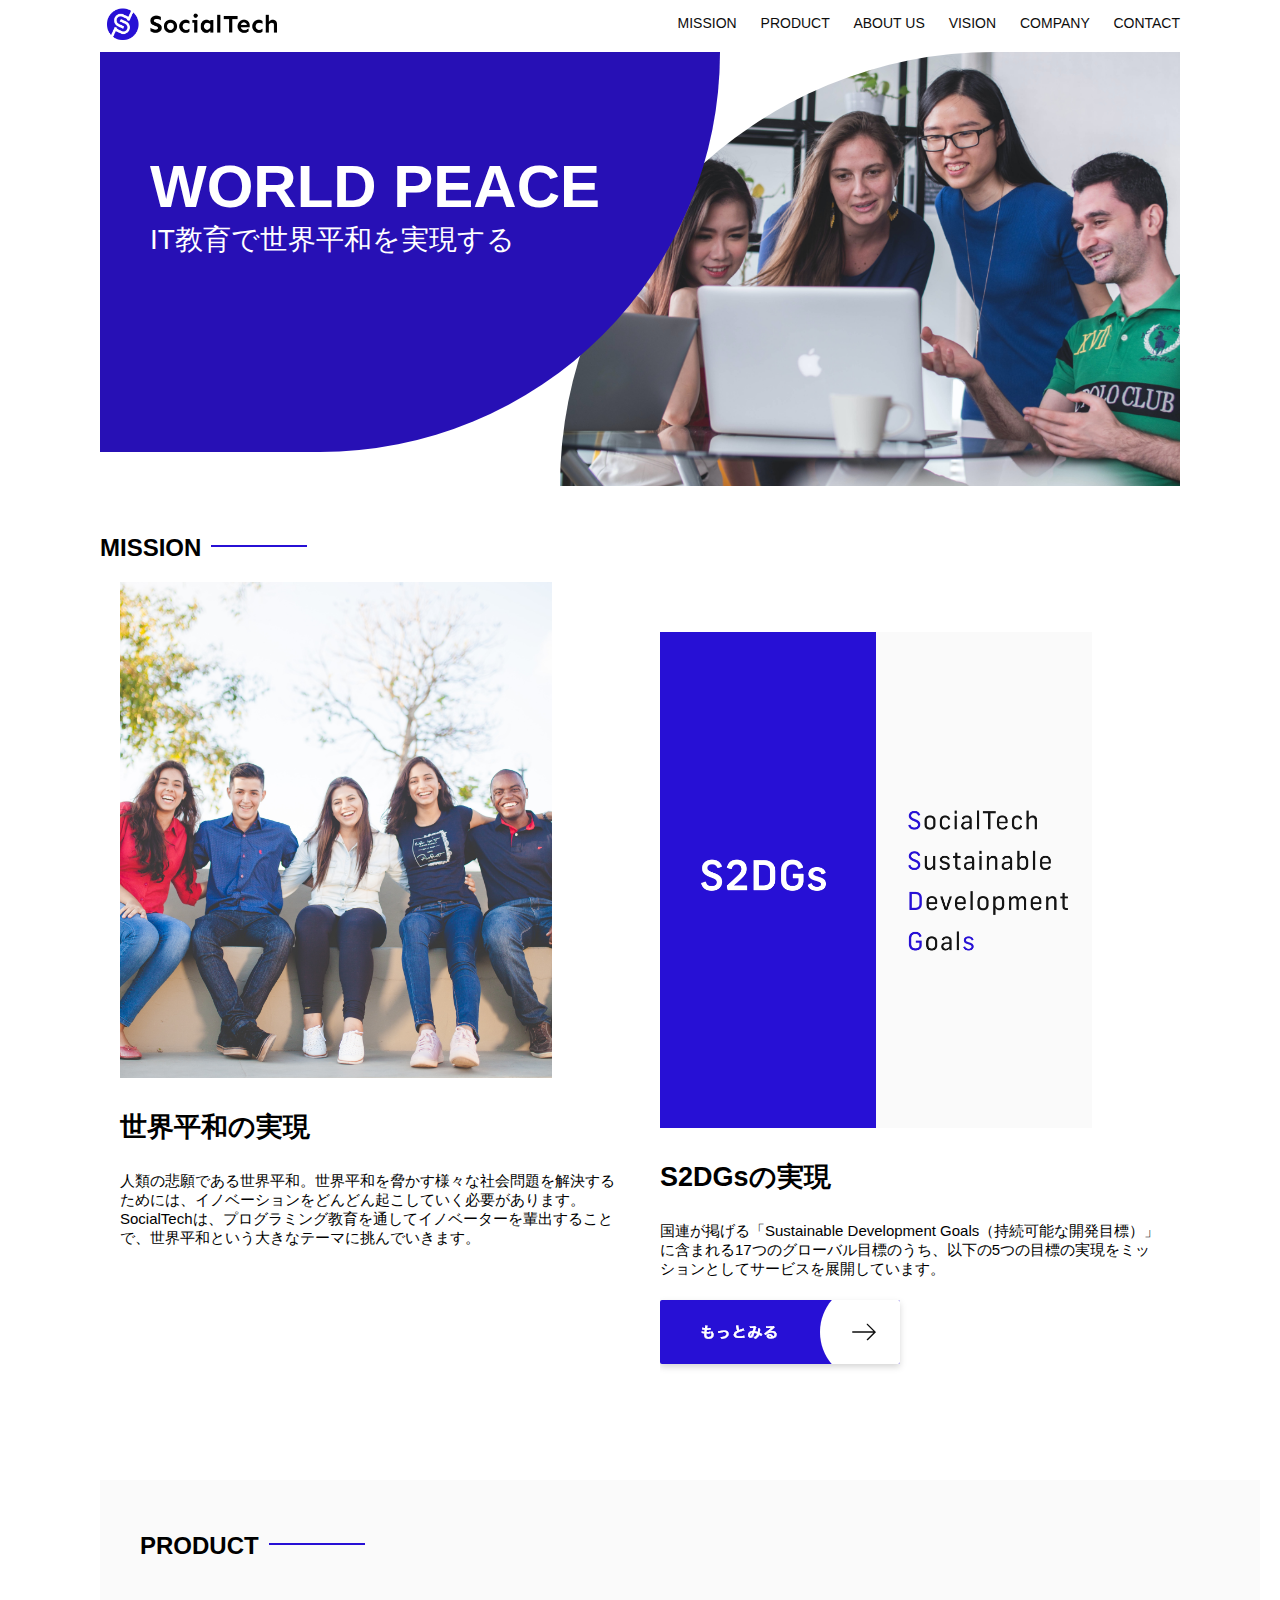
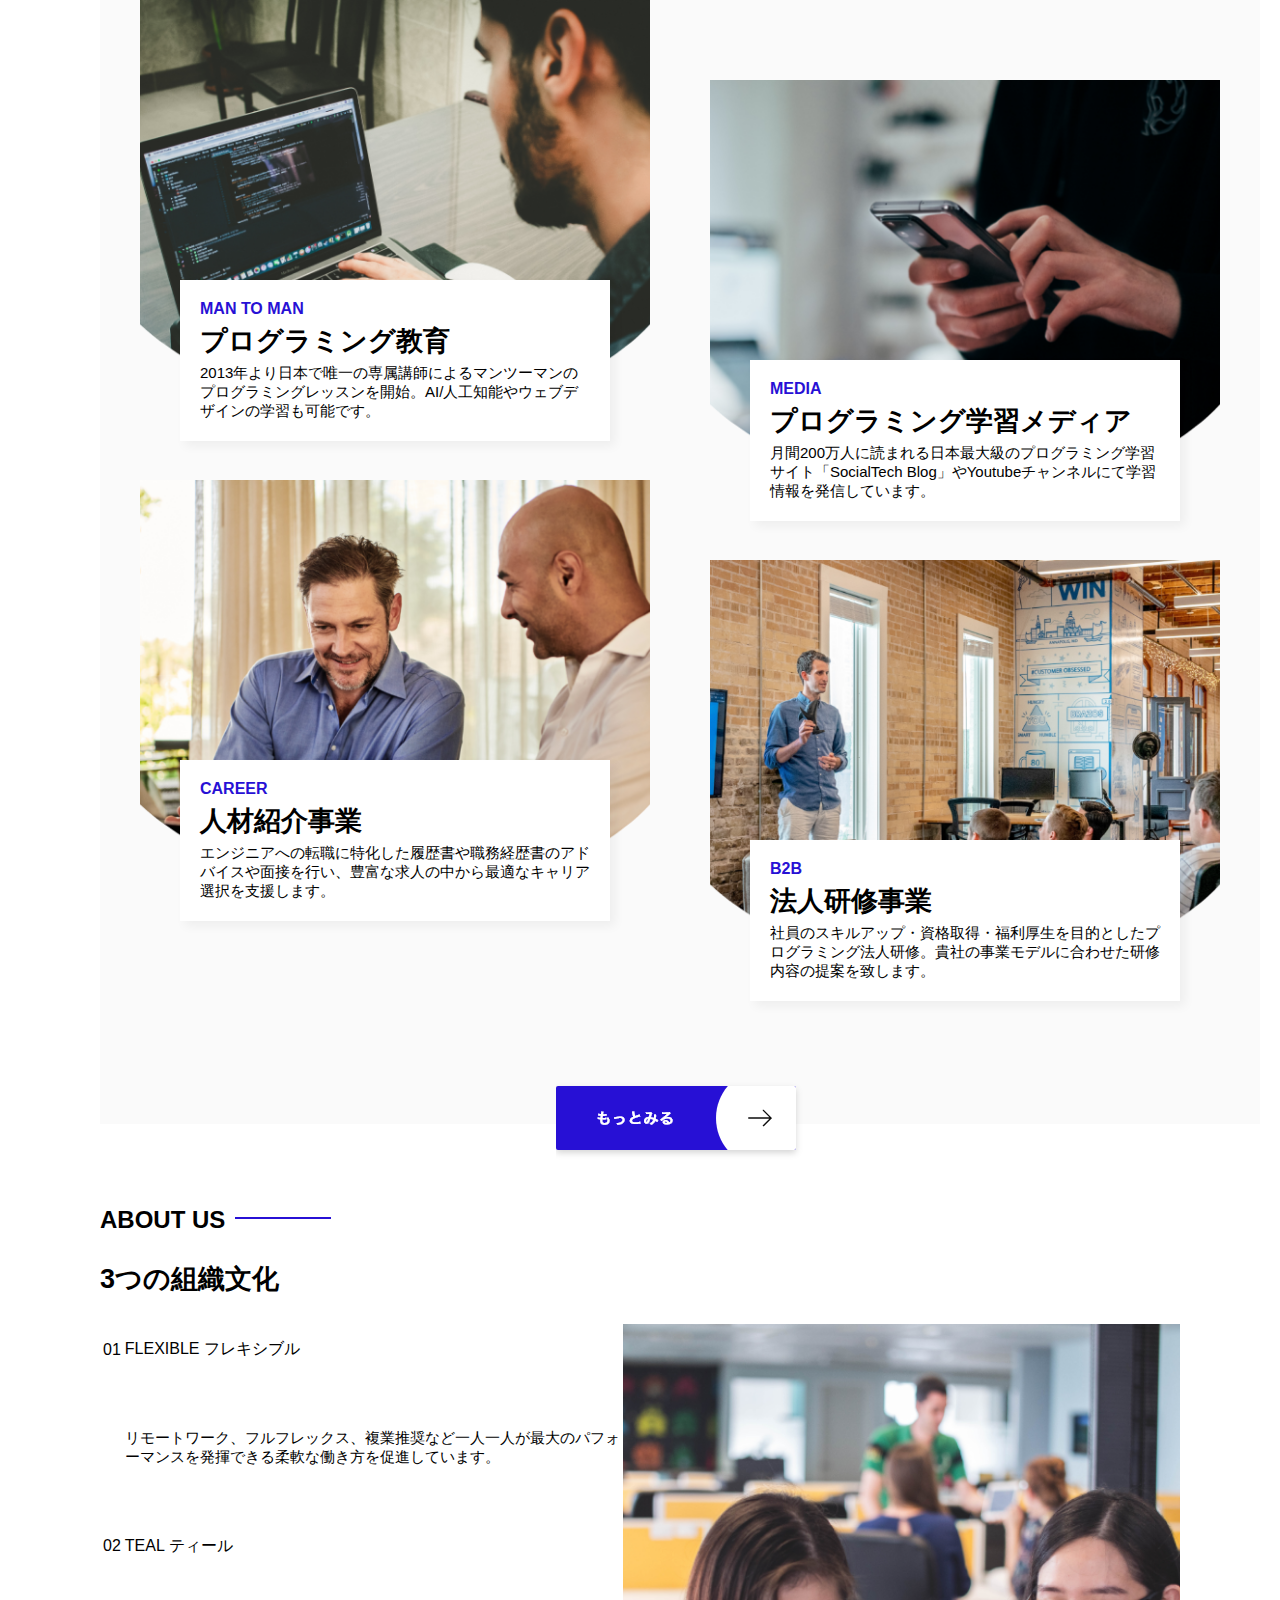
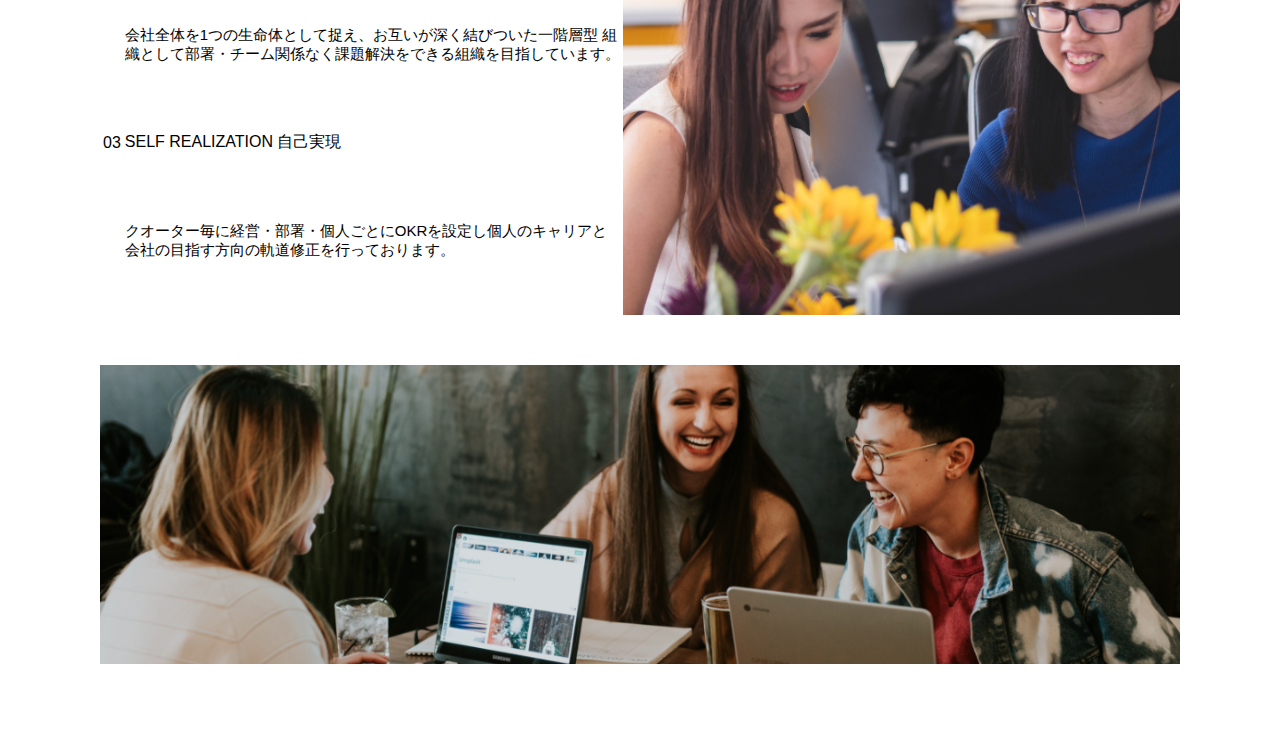
==== index.html @ 8f97ce1d "aboutus" ====
<!DOCTYPE html>
<html>
    <head>
        <title>SOcialTech</title>
        <meta charset="utf-8">
        <meta name="description" content="SocialTechはEDTech業界のリーディングカンパニーを目指します。">
        <meta name="viewport" content="width=device-width, initial-scale=1.0">
          <link rel="stylesheet" href="style.css">
    </head>
    <body>
        <!-- ヘッダー -->
        <header>
            <!-- ロゴ -->
            <a href="index.html" id="logo"><img src="images/logo.png" alt="トップページに戻る"></a>

            <!-- PC用ナビゲーション -->
            <nav id="nav-pc">
                <a href="mission.html">MISSION</a>
                <a href="product.html">PRODUCT</a>
                <a href="index.html#aboutus">ABOUT US</a>
                <a href="index.html#vision">VISION</a>
                <a href="index.html#company">COMPANY</a>
                <a href="index.html#contact">CONTACT</a>
            </nav>
        </header>
          <main>
            <article>
                <!-- メインビジュアル -->
                <section id="main-visual">
                    <div id="main-message">
                        <h1>WORLD PEACE</h1>
                        <p>IT教育で世界平和を実現する</p>
                    </div>
                    <img src="images/index/index-main.png" alt="PCの周りに集まる多国籍の仲間たち">      
                </section>
                    <!-- ミッション -->
                    <section id="mission">
                            <h2 class="index-h2">MISSION</h2>
                        <div id="mission-flex">
                            <div>
                                <img id="mission-photo" src="images/index/index-mission.png" alt="屋外のベンチで写真を撮影する多国籍の仲間たち">
                                <h3>世界平和の実現</h3>
                                <p>
                                    人類の悲願である世界平和。世界平和を脅かす様々な社会問題を解決するためには、イノベーションをどんどん起こしていく必要があります。SocialTechは、プログラミング教育を通してイノベーターを輩出することで、世界平和という大きなテーマに挑んでいきます。
                                </p>
                            </div>
                            <div>
                                <img id="s2dgs" src="images/index/s2dgs.png" alt="S2DGs">
                                <h3>S2DGsの実現</h3>
                                <p>国連が掲げる「Sustainable Development Goals（持続可能な開発目標）」に含まれる17つのグローバル目標のうち、以下の5つの目標の実現をミッションとしてサービスを展開しています。</p>
                                <a href="mission.html">
                                    <img src="images/button-more.png" alt="もっとみる">
                                </a>
                            </div>
                        </div>
                    </section>
                    <!-- プロダクト -->
                      <section id="product">
                        <h2 class="index-h2">PRODUCT</h2>
                        <div>
                            <div id="product-left">
                                <div>
                                    <img class="product-photo" src="images/index/index-mantoman.png" alt="PCコードを書く男性">
                                    <div class="product-explain">
                                        <span>MAN TO MAN</span>
                                        <h3>プログラミング教育</h3>
                                        <p>2013年より日本で唯一の専属講師によるマンツーマンのプログラミングレッスンを開始。AI/人工知能やウェブデザインの学習も可能です。</p>
                                    </div>
                                </div>
                                <div>
                                    <img class="product-photo" src="images/index/index-career.png" alt="笑顔で話し合う2人の男性">
                                    <div class="product-explain">
                                        <span>CAREER</span>
                                        <h3>人材紹介事業</h3>
                                        <p>エンジニアへの転職に特化した履歴書や職務経歴書のアドバイスや面接を行い、豊富な求人の中から最適なキャリア選択を支援します。</p>
                                   </div>
                                </div>
                            </div>
                            <div id="product-right">
                                <div>
                                    <img class="product-photo" src="images/index/index-media.png" alt="スマートフォンを操作する人">
                                    <div class="product-explain">
                                        <span>MEDIA</span>
                                        <h3>プログラミング学習メディア</h3>
                                        <p>月間200万人に読まれる日本最大級のプログラミング学習サイト「SocialTech Blog」やYoutubeチャンネルにて学習情報を発信しています。</p>
                                    </div>
                                </div>
                                <div>
                                    <img class="product-photo" src="images/index/index-b2b.png" alt="公演中の男性とそれを聴く人々">
                                    <div class="product-explain">
                                        <span>B2B</span>
                                        <h3>法人研修事業</h3>
                                        <p>社員のスキルアップ・資格取得・福利厚生を目的としたプログラミング法人研修。貴社の事業モデルに合わせた研修内容の提案を致します。</p>
                                    </div>
                                </div>
                            </div>
                        </div>
                        <div>
                            <a id="product-more" href="product.html">
                                <img src="images/button-more.png" alt="もっとみる">
                            </a>
                        </div>
                      </section>
                        <!-- ABOUT US -->
                        <section id="aboutus">
                            <h2 class="index-h2">ABOUT US</h2>
                            <h3>3つの組織文化</h3>
                            <div>
                              <table class="culture-table">
                                <tr>
                                    <td>
                                        <span class="culture-num">01</span>
                                    </td>
                                    <td>
                                        <span class="culture-en">FLEXIBLE</span>
                                        <span class="culture-jp">フレキシブル</span>
                                    </td>
                                </tr>
                                <tr>
                                    <td>
                                        <!-- 空のセル -->
                                    </td>
                                    <td>
                                        <p class="culture-description">
                                            リモートワーク、フルフレックス、複業推奨など一人一人が最大のパフォーマンスを発揮できる柔軟な働き方を促進しています。
                                        </p>
                                    </td>
                                </tr>
                                <tr>
                                    <td>
                                        <span class="culture-num">02</span>
                                    </td>
                                    <td>
                                        <span class="culture-en">TEAL</span>
                                        <span class="culture-jp">ティール</span>
                                    </td>
                                </tr>
                                <tr>
                                    <td>
                                        <!-- 空のセル -->
                                    </td>
                                    <td>
                                        <p class="culture-description">
                                            会社全体を1つの生命体として捉え、お互いが深く結びついた一階層型
                                            組織として部署・チーム関係なく課題解決をできる組織を目指しています。
                                        </p>
                                    </td>
                                </tr>
                                <tr>
                                    <td>
                                        <span class="culture-num">03</span>
                                    </td>
                                    <td>
                                        <span class="culture-en">SELF REALIZATION</span>
                                        <span class="culuture-jp">自己実現</span>
                                    </td>
                                </tr>
                                <tr>
                                    <td>
                                        <!-- 空のセル -->
                                    </td>
                                    <td>
                                        <p class="culture-description">
                                            クオーター毎に経営・部署・個人ごとにOKRを設定し個人のキャリアと
                                            会社の目指す方向の軌道修正を行っております。
                                        </p>
                                    </td>    
                                </tr>        
                              </table>
                                <img class="culture-img" src="images/index/index-aboutus1.png" alt="笑顔で話し合う2人の女性"> 
                            </div>
                                <img class="culture-img2" src="images/index/index-aboutus2.png" alt="笑顔で話し合う3人の男女">
                        </section>
            </article>
          </main>
    </body>
</html>
---- style.css ----
body {
    font-family: "Source Sans Pro", "Hiragino Kaku Gothic ProN", Meiryo, Arial, sans-serif;
}

p {
    font-size: 15px;
}

/*==============
 PCのスタイル
 ==============*/
  /* 横幅設定 */
  body {
    max-width: 1080px;
    min-width: 960px;
    margin: 0 auto 0 auto;
  }

  /* ヘッダー */
  header {
  display: flex;
  justify-content: space-between;
  }

    /* ナビゲーションのレイアウト */
    #nav-pc {
        text-align: right;
        font-size: 14px;
        padding-top: 15px;
    }

    /* ナビゲーションのリンクの装飾設定 */
    #nav-pc > a {
        text-decoration: none;
        margin-left: 20px;
    }
    #nav-pc > a:link {
        color: #0d0d0d;
    }
    #nav-pc > a:visited {
        color:#0d0d0d;
    }
    #nav-pc > a:hover {
        color: #0d0d0d;
        text-decoration: underline;
    }
    #nav-pc > a:active {
        color: #0d0d0d;
    }
      /* メインビジュアル */
      #main-visual {
        position: relative;
        height: 400px;
      }

      #main-message {
        position: absolute;
        top: 0;
        left: 0;
        background-color: #2710b5;
        color: #ffffff;
        border-radius: 0 0 476px 0;
        max-width: 620px;
        height: 100%;
        width: 100%;
        z-index: 11;
      }

      #main-message > h1 {
        font-size: 60px;
        font-weight: bold;
        margin: 100px 0 0 50px;  
      }

      #main-message p {
        font-size: 28px;
        margin: 0 0 0 50px;
      }

        #main-visual > img {
            max-width: 620px;
            border-radius: 476px 0 0 0;
            position: absolute;
            top: 0;
            right: 0;
            z-index: 10;
        }

          /* 見出し */
          h2 {
            margin: 40px 0 0 0;
          }

          h2::after {
            content: url("images/line.png");
            margin-left: 10px;
          }

          h3 {
            font-size: 27px;
          }

            /* ミッション */
            #mission {
                margin: 80px auto 80px auto;
                width: 100%;
            }

            #mission-flex {
                width: 100%;
                display: flex;
            }

              #mission-flex > div {
                width: 50%;
                margin: 20px;
              }

              #s2dgs {
                margin-top: 50px;
              }

                /* プロダクト */
                #product {
                  background-color: #fafafa;
                  width: 100%;
                  margin: 80px 0 80px 0;
                  padding: 10px 40px 0px 40px;
                }

                /* 外枠 */
                #product > div {
                  margin-top: 40px;
                  display: flex;
                }

                /* 左のカラム */
                #product-left {
                  width: 50%;
                  margin-right: 20px;
                }

                /* 右のカラム */
                #product-right {
                  width: 50%;
                  margin-top: 80px;
                }

                /* 画像＋説明の枠 */
                #product-left > div {
                  position: relative;
                  height: 480px;
                  margin-right: 20px;
                }
                #product-right > div {
                  position: relative;
                  height: 480px;
                  margin-left: 20px;
                }

                  /* 画像 */
                  .product-photo {
                    width: 100%;
                  }

                    /* 説明文の枠 */
                    .product-explain {
                      background-color:#ffffff;
                      position: absolute;
                      left: 0;
                      top: 280px;
                      margin: 0 40px 0 40px;
                      padding: 20px;
                      box-shadow: 5px 5px 10px rgba(0,0,0,0.05);
                    }

                    /* 説明文の英語 */
                    .product-explain > span {
                      color: #2710d5;
                      font-weight: bold;
                      font-size: 16px;
                      margin: 0;
                    }

                    /* 説明文の見出し */
                    .product-explain > h3 {
                      margin: 5px 0 5px 0;
                    }

                    /* 説明文 */
                    .product-explain > p {
                      margin: 0px;
                    }

                    /* 「もっとみる」ボタン */
                    #product-more {
                      margin: 0 auto -42px auto;
                    }

                      /* ABOUT US */
                      #aboutus {
                        margin: 80px auto 80px auto;
                      }

                      /* 3つの組織文化と画像を入れる枠 */
                      #aboutus > div {
                        display: flex;
                      }

                        /* 画像 */
                        .culture-img {
                          width: 100%;
                          align-self: flex-start;
                        }

                        .culture-img2 {
                          margin-top: 50px;
                          width: 100%;
                        }
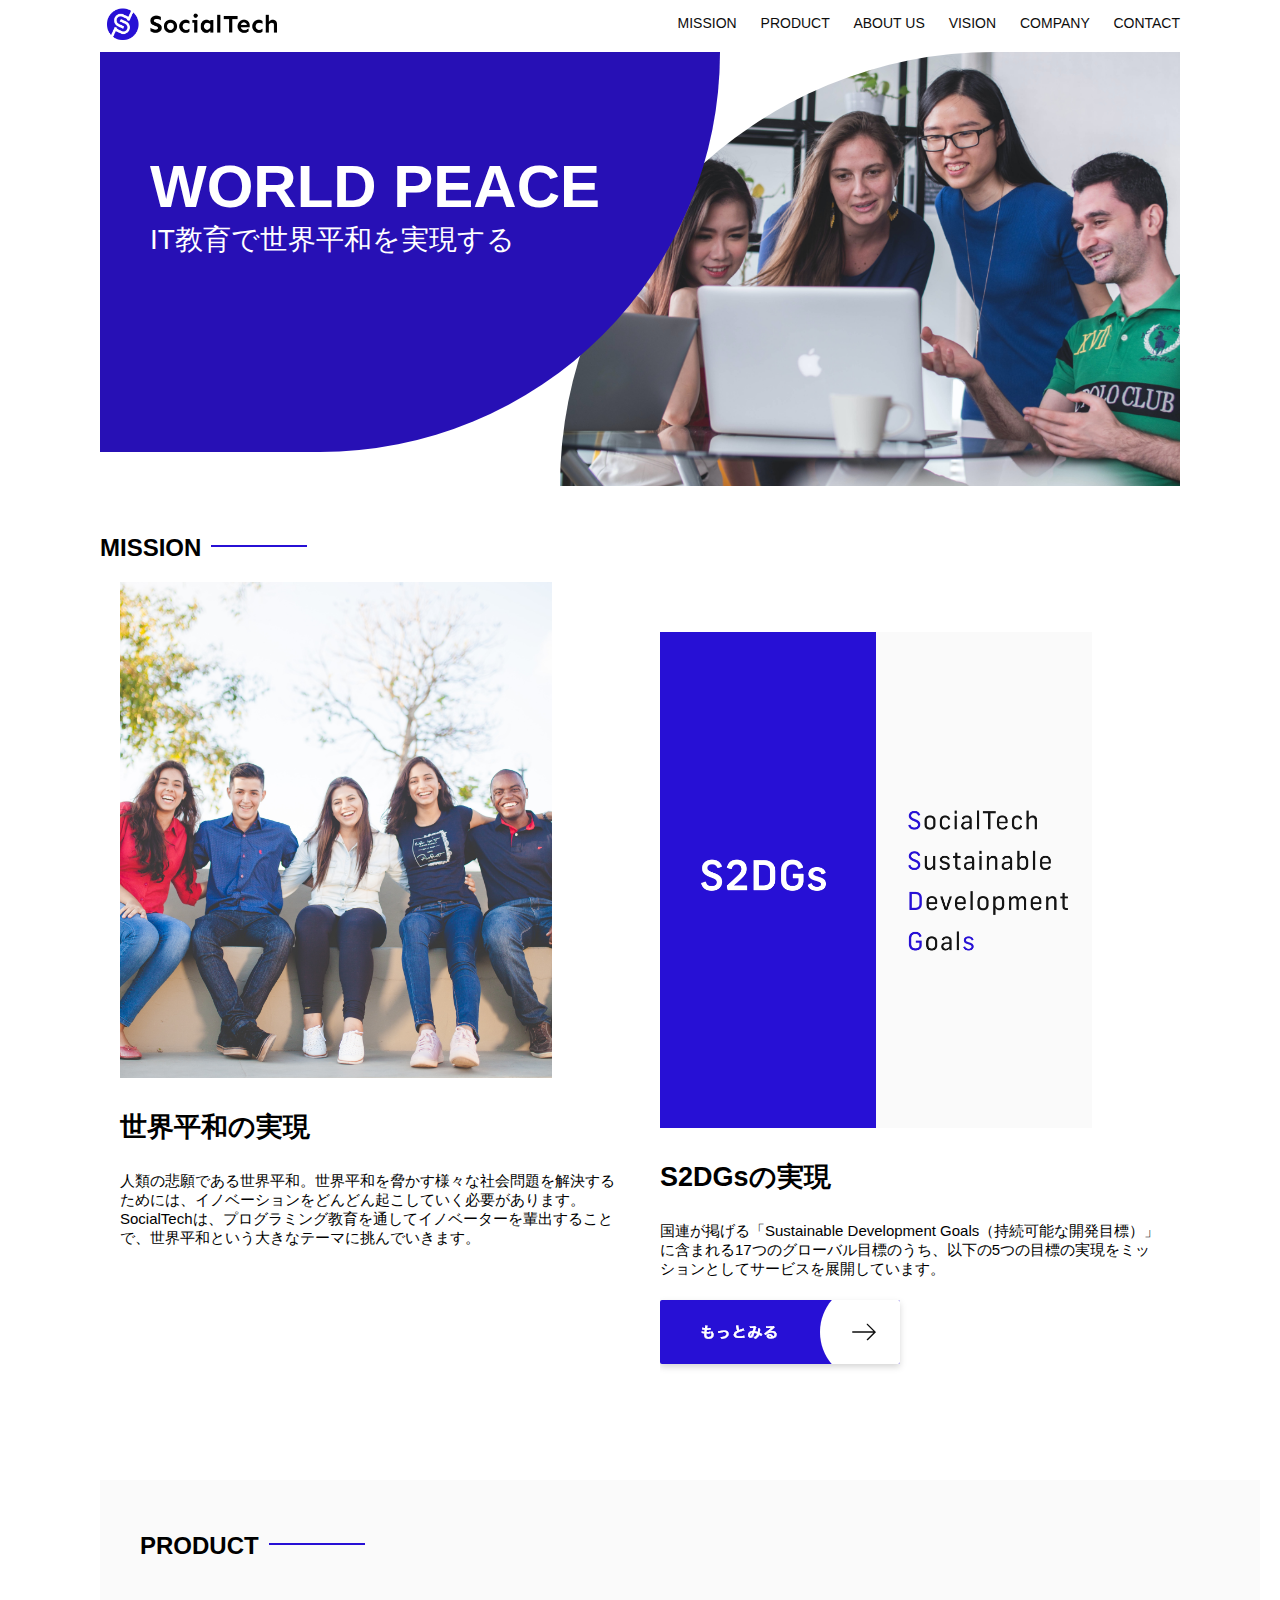
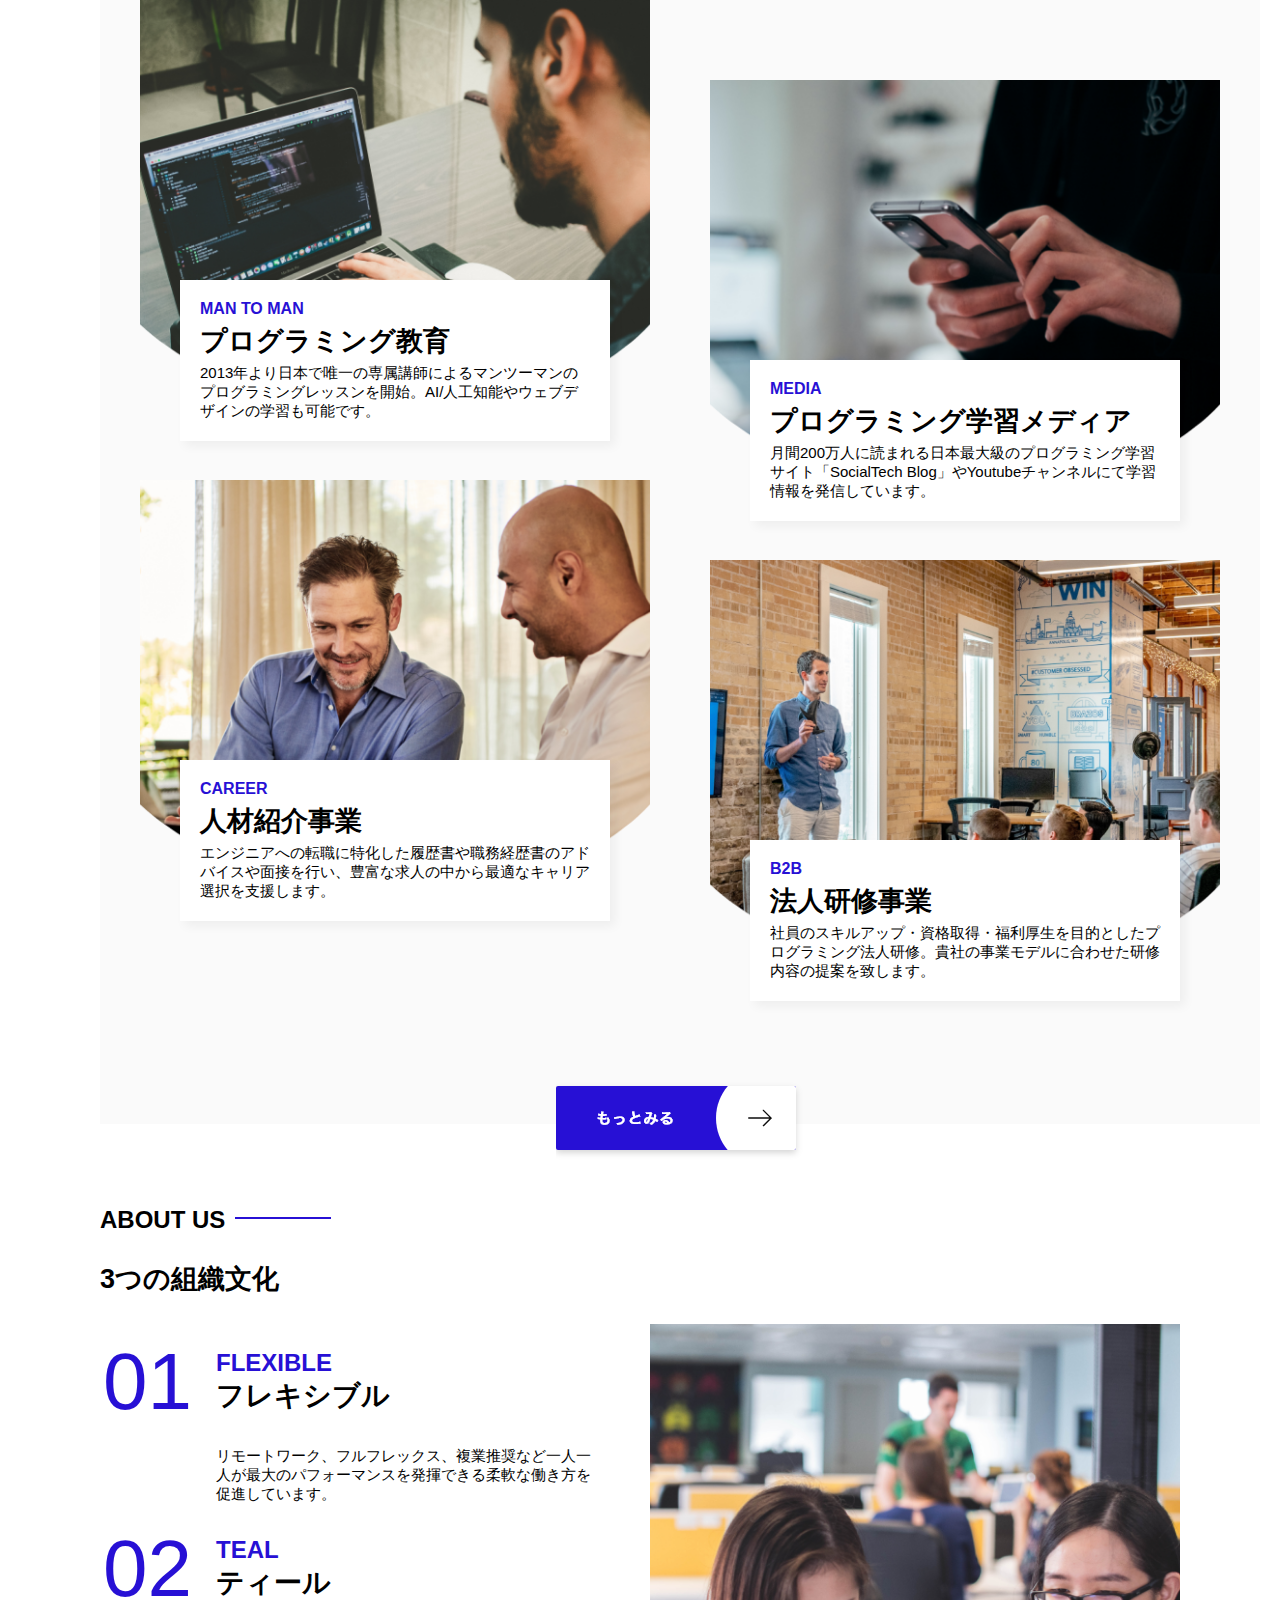
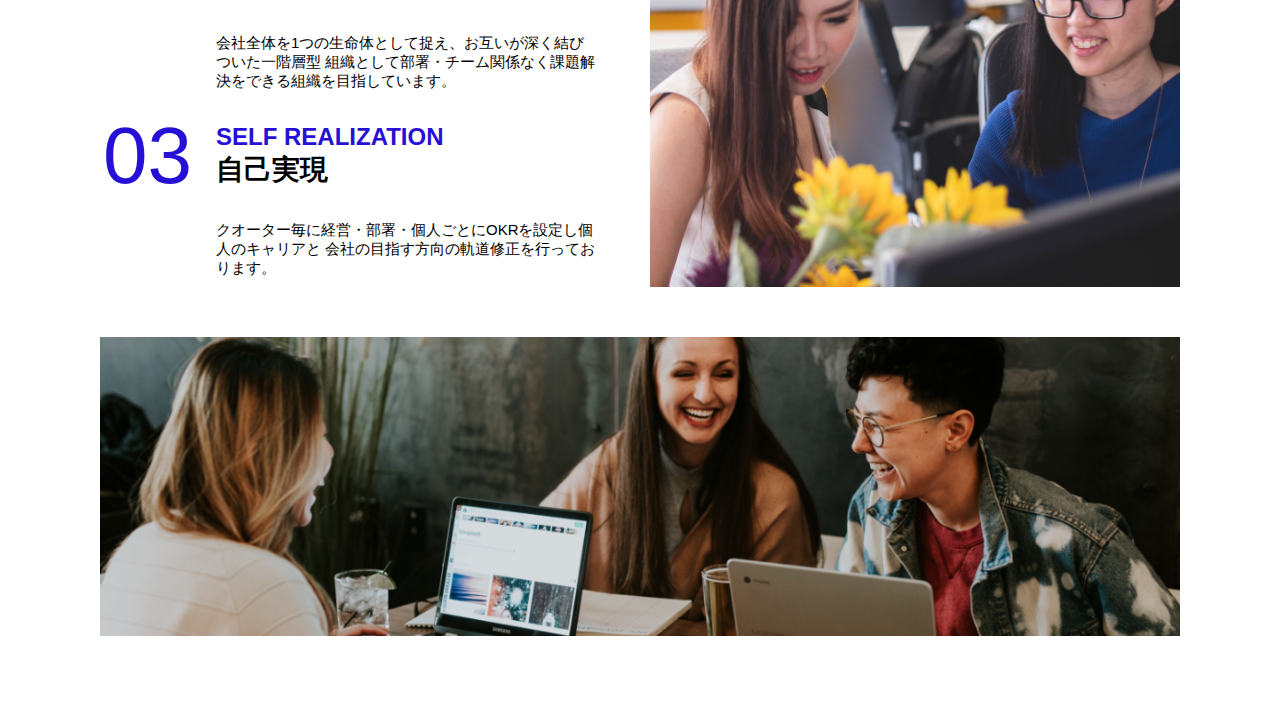
==== commit 7b98bd04: "about us" ====
--- a/index.html
+++ b/index.html
@@ -152,7 +152,7 @@
                                     </td>
                                     <td>
                                         <span class="culture-en">SELF REALIZATION</span>
-                                        <span class="culuture-jp">自己実現</span>
+                                        <span class="culture-jp">自己実現</span>
                                     </td>
                                 </tr>
                                 <tr>
--- a/style.css
+++ b/style.css
@@ -216,4 +216,36 @@
                         .culture-img2 {
                           margin-top: 50px;
                           width: 100%;
-                        }+                        }
+
+                          /* 3つの組織文化の表 */
+                          .culture-table {
+                            max-width: 500px;
+                            margin-right: 50px;
+                          }
+
+                            /* 番号 */
+                            .culture-num {
+                              font-size: 80px;
+                              color: #2710d5;
+                              margin: 0 20px 0 0;
+                            }
+
+                            /* 組織文化英語 */
+                            .culture-en {
+                              color: #2710d5;
+                              font-weight: bold;
+                              font-size: 24px;
+                              display: block; 
+                            }
+
+                            /* 組織文化日本語 */
+                            .culture-jp {
+                              font-size: 28px;
+                              font-weight: bold;
+                            }
+
+                            /* 説明文 */
+                            .culture-description {
+                              margin: 0;
+                            }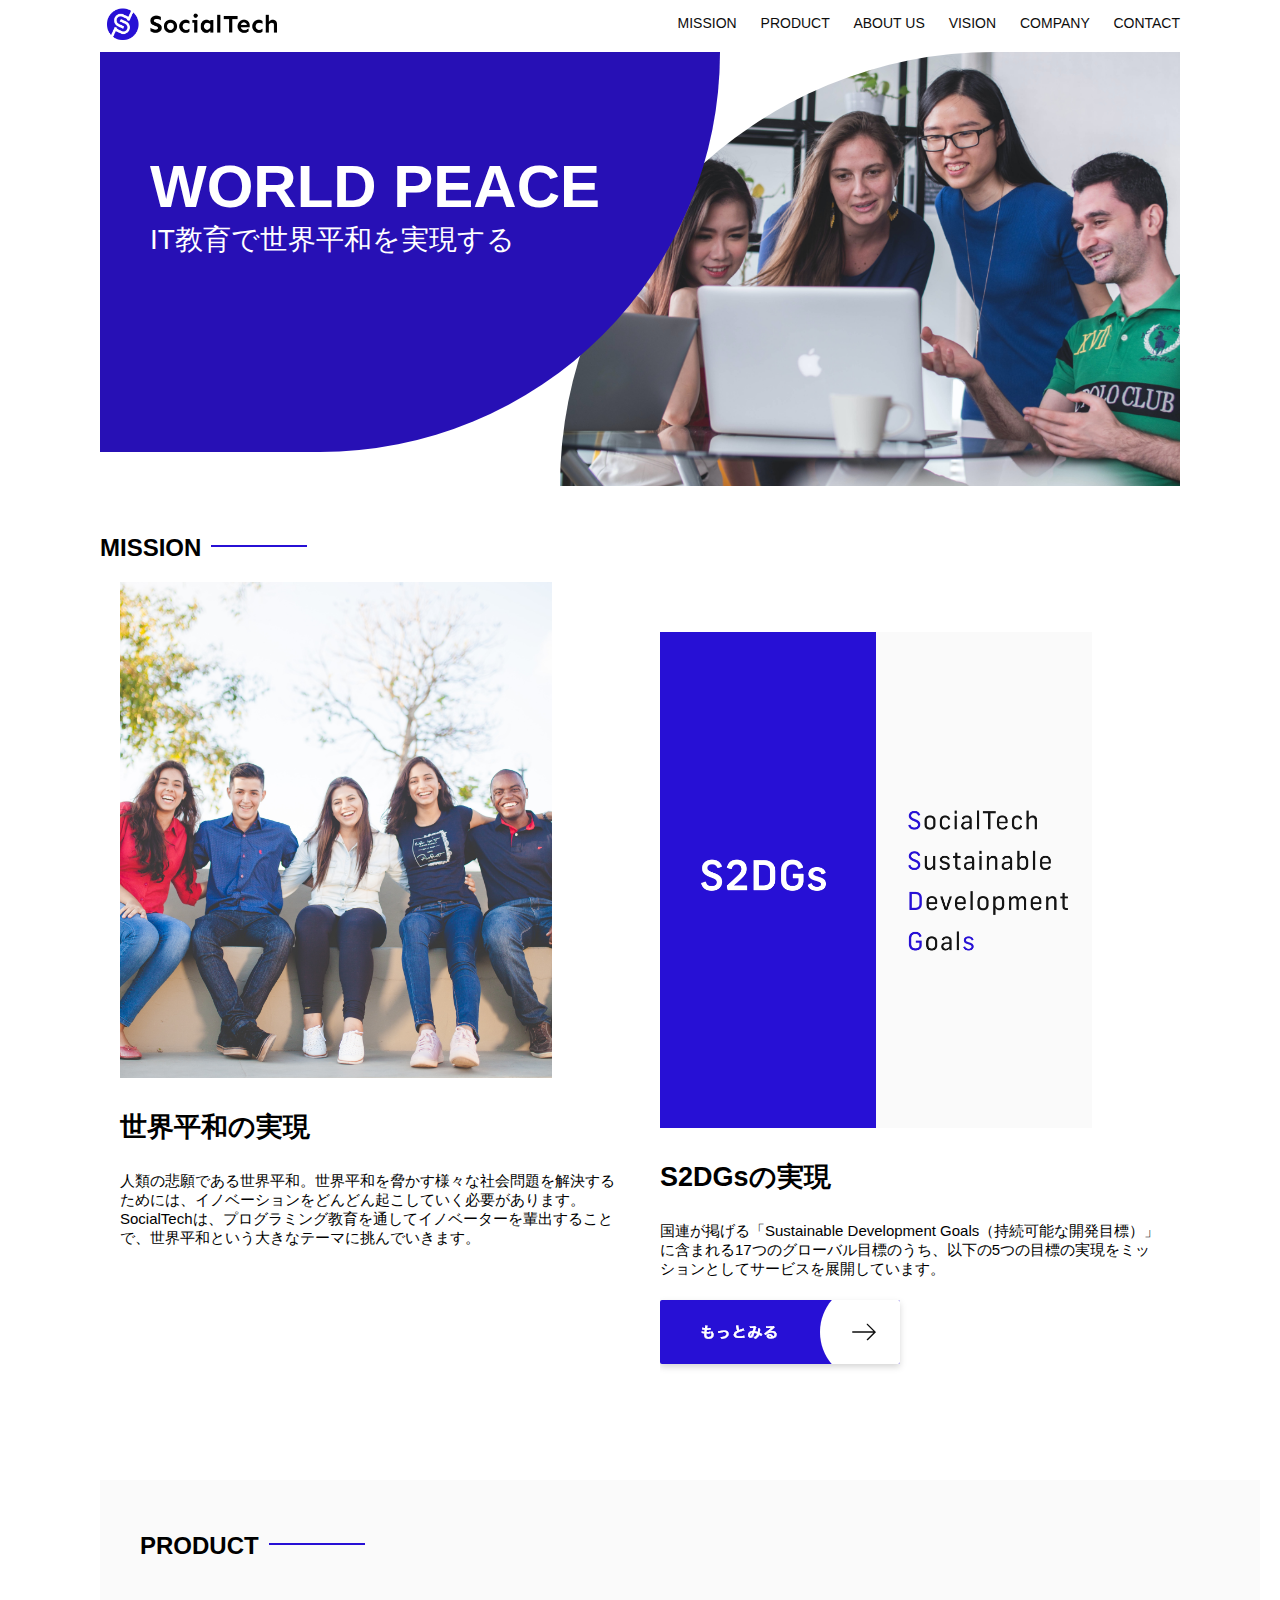
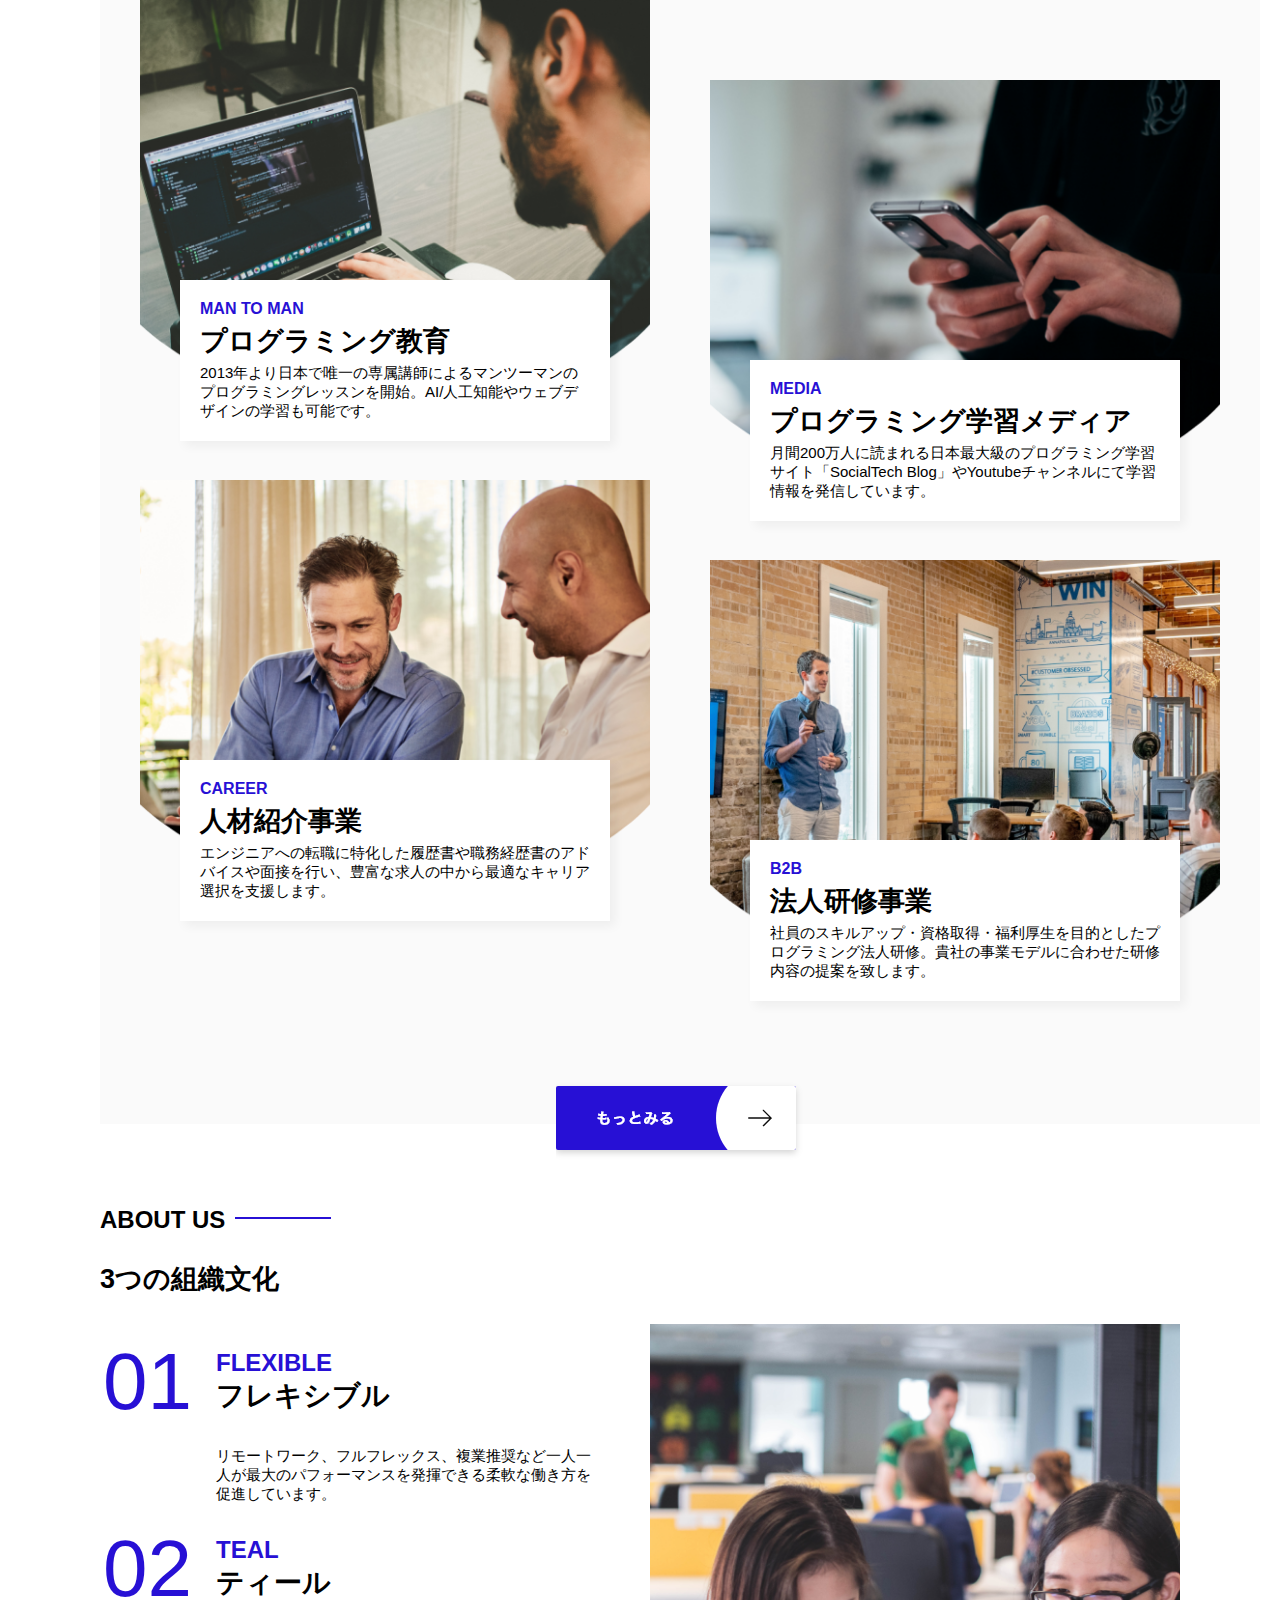
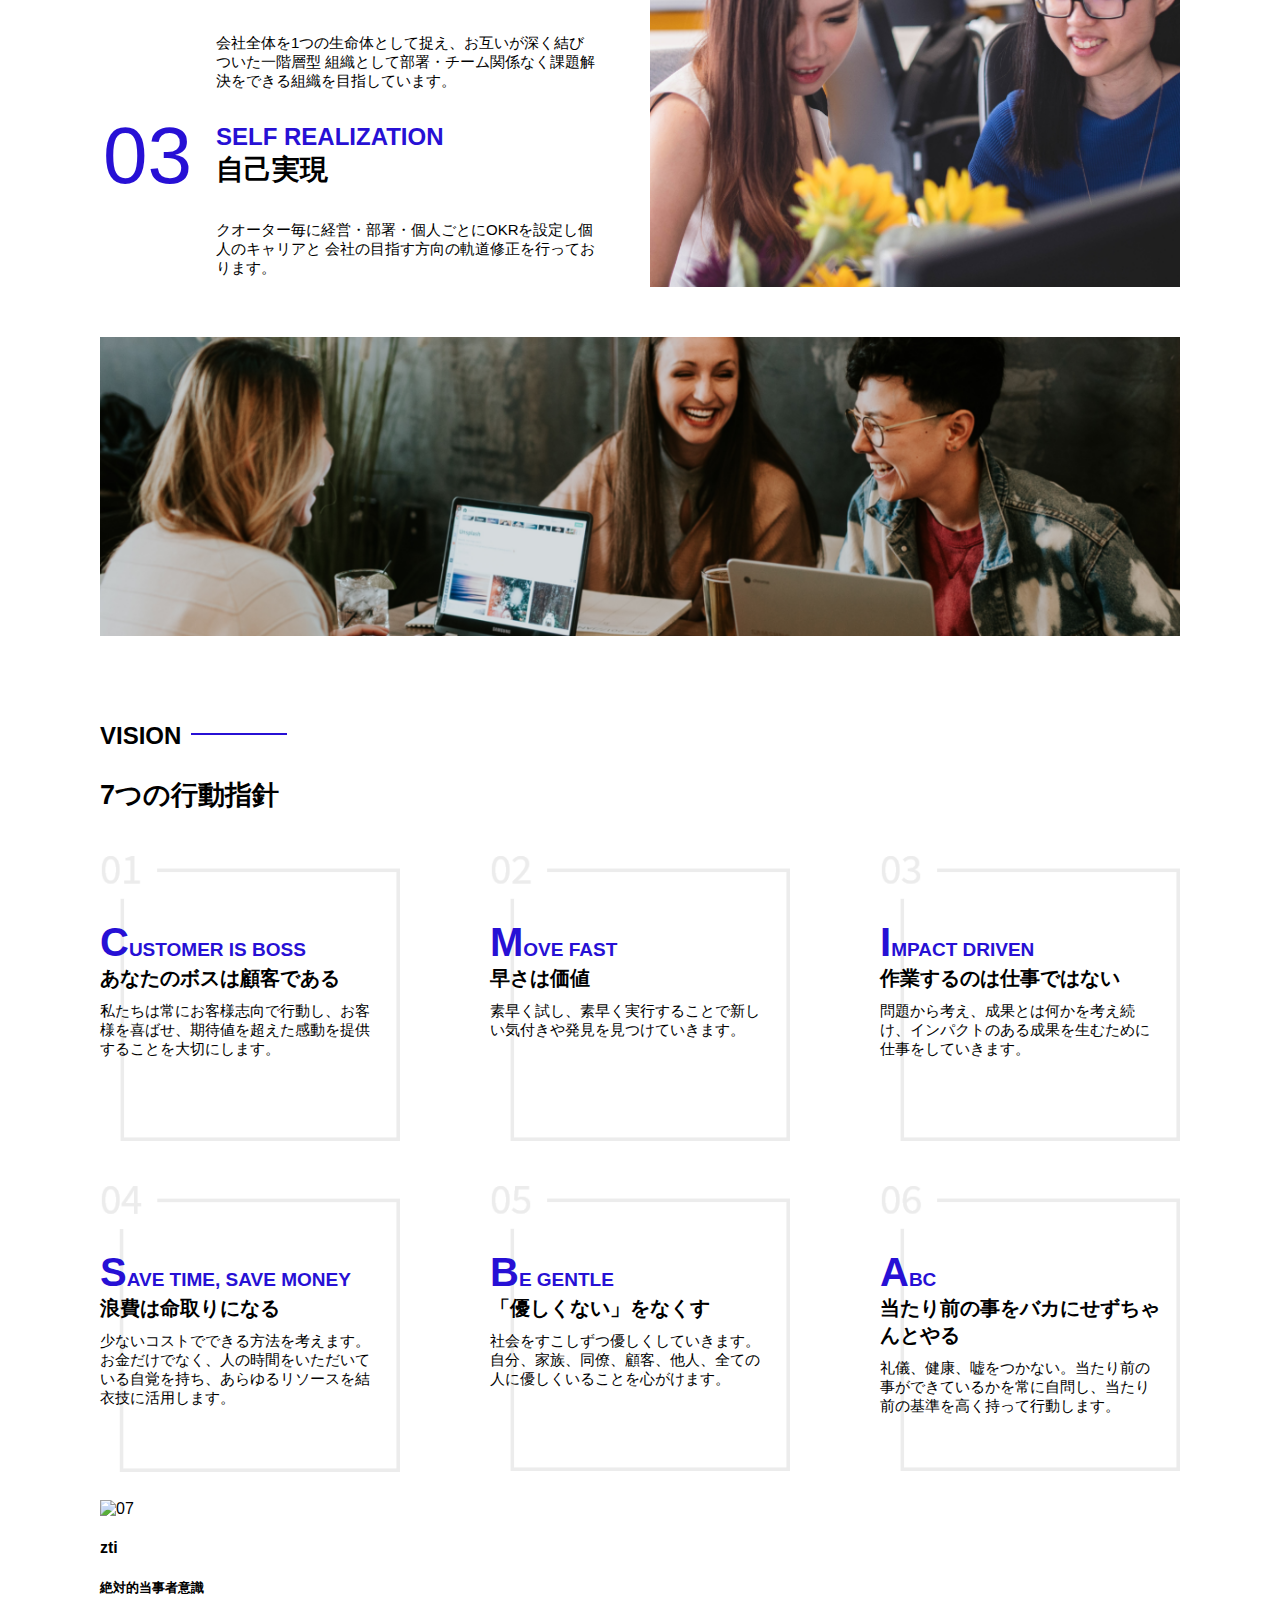
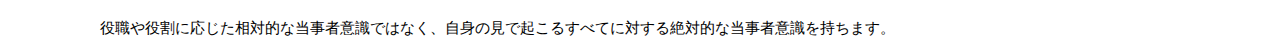
==== commit 82b3798f: "add site" ====
--- a/index.html
+++ b/index.html
@@ -171,6 +171,69 @@
                             </div>
                                 <img class="culture-img2" src="images/index/index-aboutus2.png" alt="笑顔で話し合う3人の男女">
                         </section>
+                            <!-- VISION -->
+                            <section id="vision">
+                                <h2 class="index-h2">VISION</h2>
+                                <h3>7つの行動指針</h3>
+                                <div>
+                                   <div class="vision-box">
+                                    <img src="images/index/vision-01.png" alt="01">
+                                    <span>
+                                        <h4>CUSTOMER IS BOSS</h4>
+                                        <h5>あなたのボスは顧客である</h5>
+                                        <p>私たちは常にお客様志向で行動し、お客様を喜ばせ、期待値を超えた感動を提供することを大切にします。</p>
+                                    </span>
+                                   </div> 
+                                   <div class="vision-box">
+                                    <img src="images/index/vision-02.png" alt="02">
+                                    <span>
+                                        <h4>MOVE FAST</h4>
+                                        <h5>早さは価値</h5>
+                                        <p>素早く試し、素早く実行することで新しい気付きや発見を見つけていきます。</p>
+                                    </span>
+                                   </div>
+                                   <div class="vision-box">
+                                    <img src="images/index/vision-03.png" alt="03">
+                                    <span>
+                                        <h4>IMPACT DRIVEN</h4>
+                                        <h5>作業するのは仕事ではない</h5>
+                                        <p>問題から考え、成果とは何かを考え続け、インパクトのある成果を生むために仕事をしていきます。</p>
+                                    </span>
+                                   </div>
+                                   <div class="vision-box">
+                                    <img src="images/index/vision-04.png" alt="04">
+                                    <span>
+                                        <h4>SAVE TIME, SAVE MONEY</h4>
+                                        <h5>浪費は命取りになる</h5>
+                                        <p>少ないコストでできる方法を考えます。お金だけでなく、人の時間をいただいている自覚を持ち、あらゆるリソースを結衣技に活用します。</p>
+                                    </span>
+                                   </div>
+                                   <div class="vision-box">
+                                    <img src="images/index/vision-05.png" alt="05">
+                                    <span>
+                                        <h4>BE GENTLE</h4>
+                                        <h5>「優しくない」をなくす</h5>
+                                        <p>社会をすこしずつ優しくしていきます。自分、家族、同僚、顧客、他人、全ての人に優しくいることを心がけます。</p>
+                                    </span>
+                                   </div>
+                                   <div class="vision-box">
+                                    <img src="images/index/vision-06.png" alt="06">
+                                    <span>
+                                        <h4>ABC</h4>
+                                        <h5>当たり前の事をバカにせずちゃんとやる</h5>
+                                        <p>礼儀、健康、嘘をつかない。当たり前の事ができているかを常に自問し、当たり前の基準を高く持って行動します。</p>
+                                    </span>
+                                   </div>
+                                   <div class="vison-box">
+                                    <img src="images/index/visoin-07.png" alt="07">
+                                    <span>
+                                        <h4>zti</h4>
+                                        <H5>絶対的当事者意識</H5>
+                                        <p>役職や役割に応じた相対的な当事者意識ではなく、自身の見で起こるすべてに対する絶対的な当事者意識を持ちます。</p>
+                                    </span>
+                                   </div>
+                                </div>
+                            </section>
             </article>
           </main>
     </body>
--- a/style.css
+++ b/style.css
@@ -248,4 +248,61 @@
                             /* 説明文 */
                             .culture-description {
                               margin: 0;
-                            }+                            }
+
+                              /* ビジョン */
+                              #vision {
+                                margin: 80px auto 80x auto;
+                              }
+
+                              /* セクション内の外枠 */
+                              #vision > div {
+                                width: 100%;
+                                display: flex;
+                                justify-content: space-between;
+                                flex-wrap: wrap;
+                              }
+
+                              /* 7つの行動指針の枠 */
+                              .vision-box {
+                                width: 300px;
+                                height: 300px;
+                                margin-bottom: 30px;
+                                position: relative;
+                              }
+
+                                .vision-box > img {
+                                  width: 100%;
+                                  height: auto;
+                                  position: absolute;
+                                  top: 0;
+                                  left: 0;
+                                  z-index: 30;
+                                }
+
+                                .vision-box > span {
+                                  position: absolute;
+                                  top: 0;
+                                  left: 0;
+                                  z-index: 31;
+                                  margin-right: 20px;
+                                }
+
+                                .vision-box > span > h4 {
+                                  color: #2710d5;
+                                  font-size: 19px;
+                                  margin: 80px 0 0 0;
+                                }
+
+                                .vision-box span > h4::first-letter {
+                                  font-size: 40px;
+                                }
+
+                                .vision-box > span >h5 {
+                                  font-size: 20px;
+                                  margin: 0 0 0 0;
+                                }
+
+                                .vision-box > span > p {
+                                  margin: 10px 0 0 0;
+                                }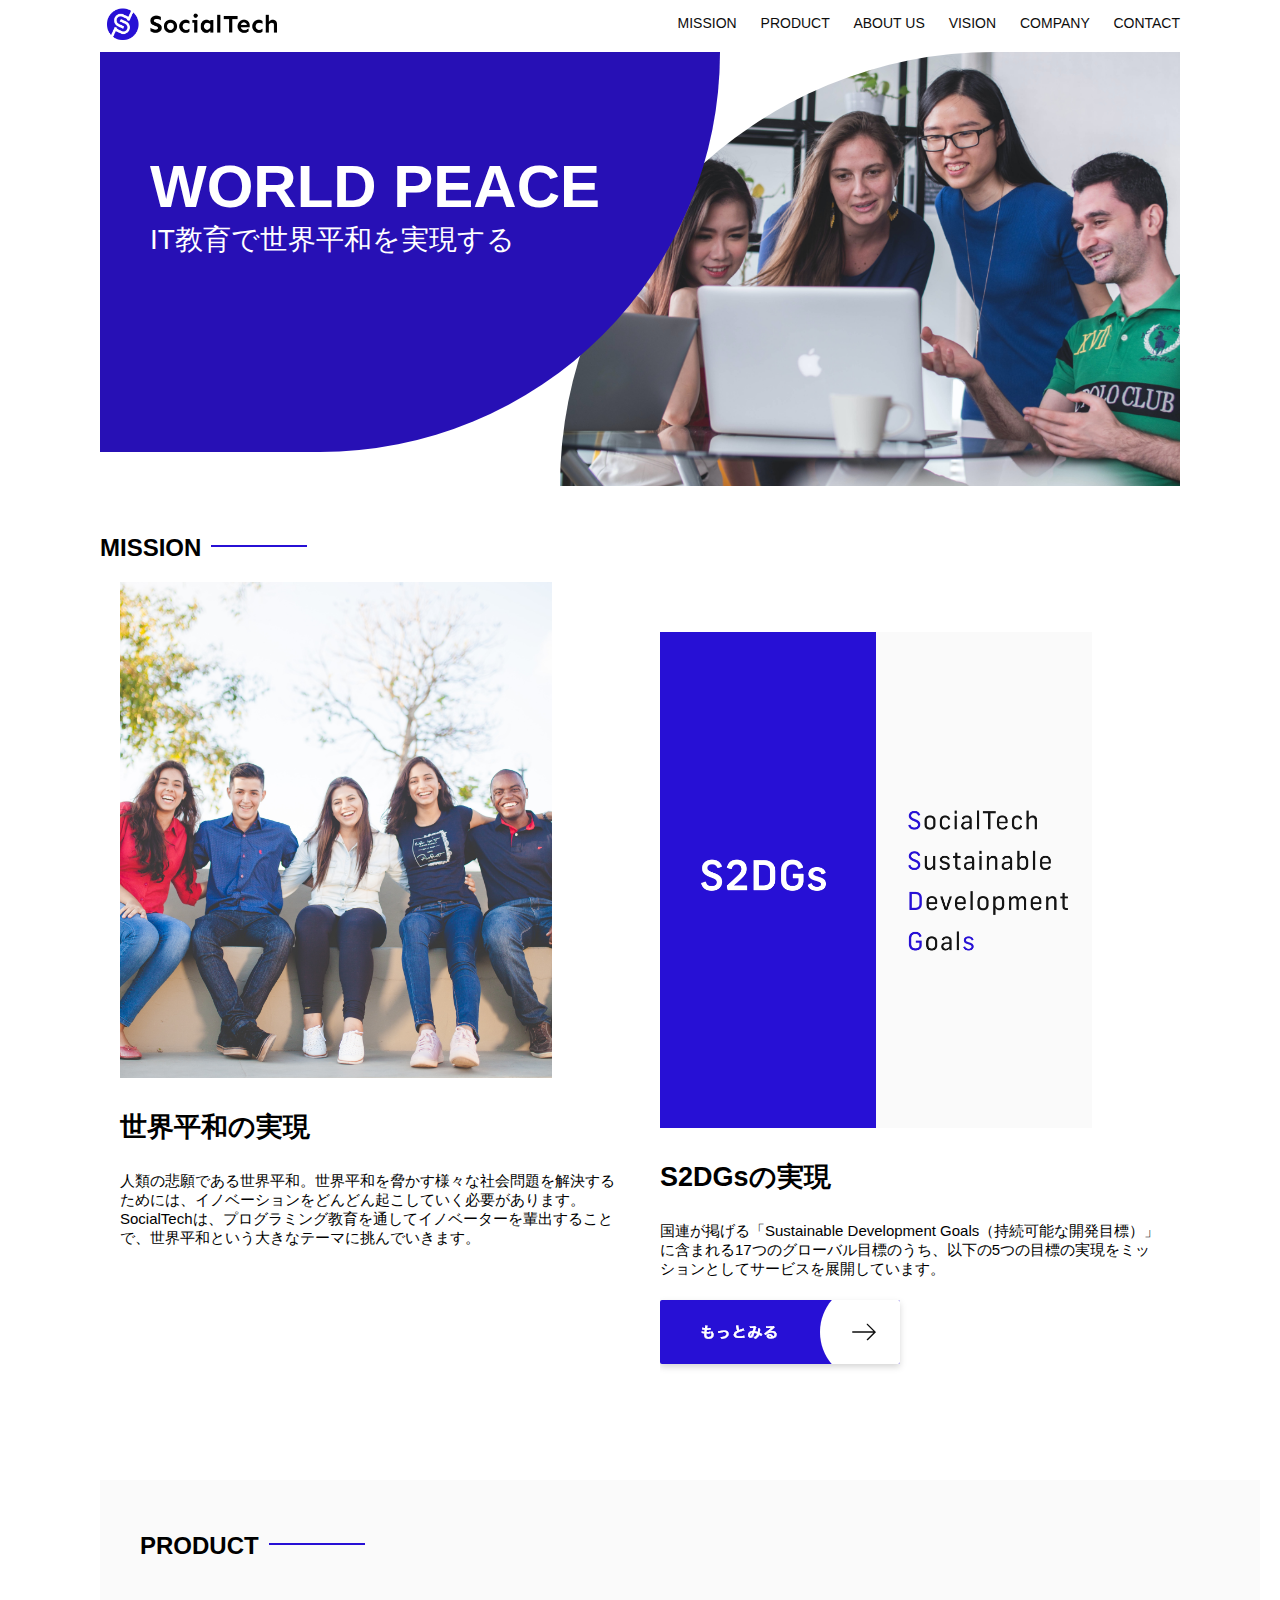
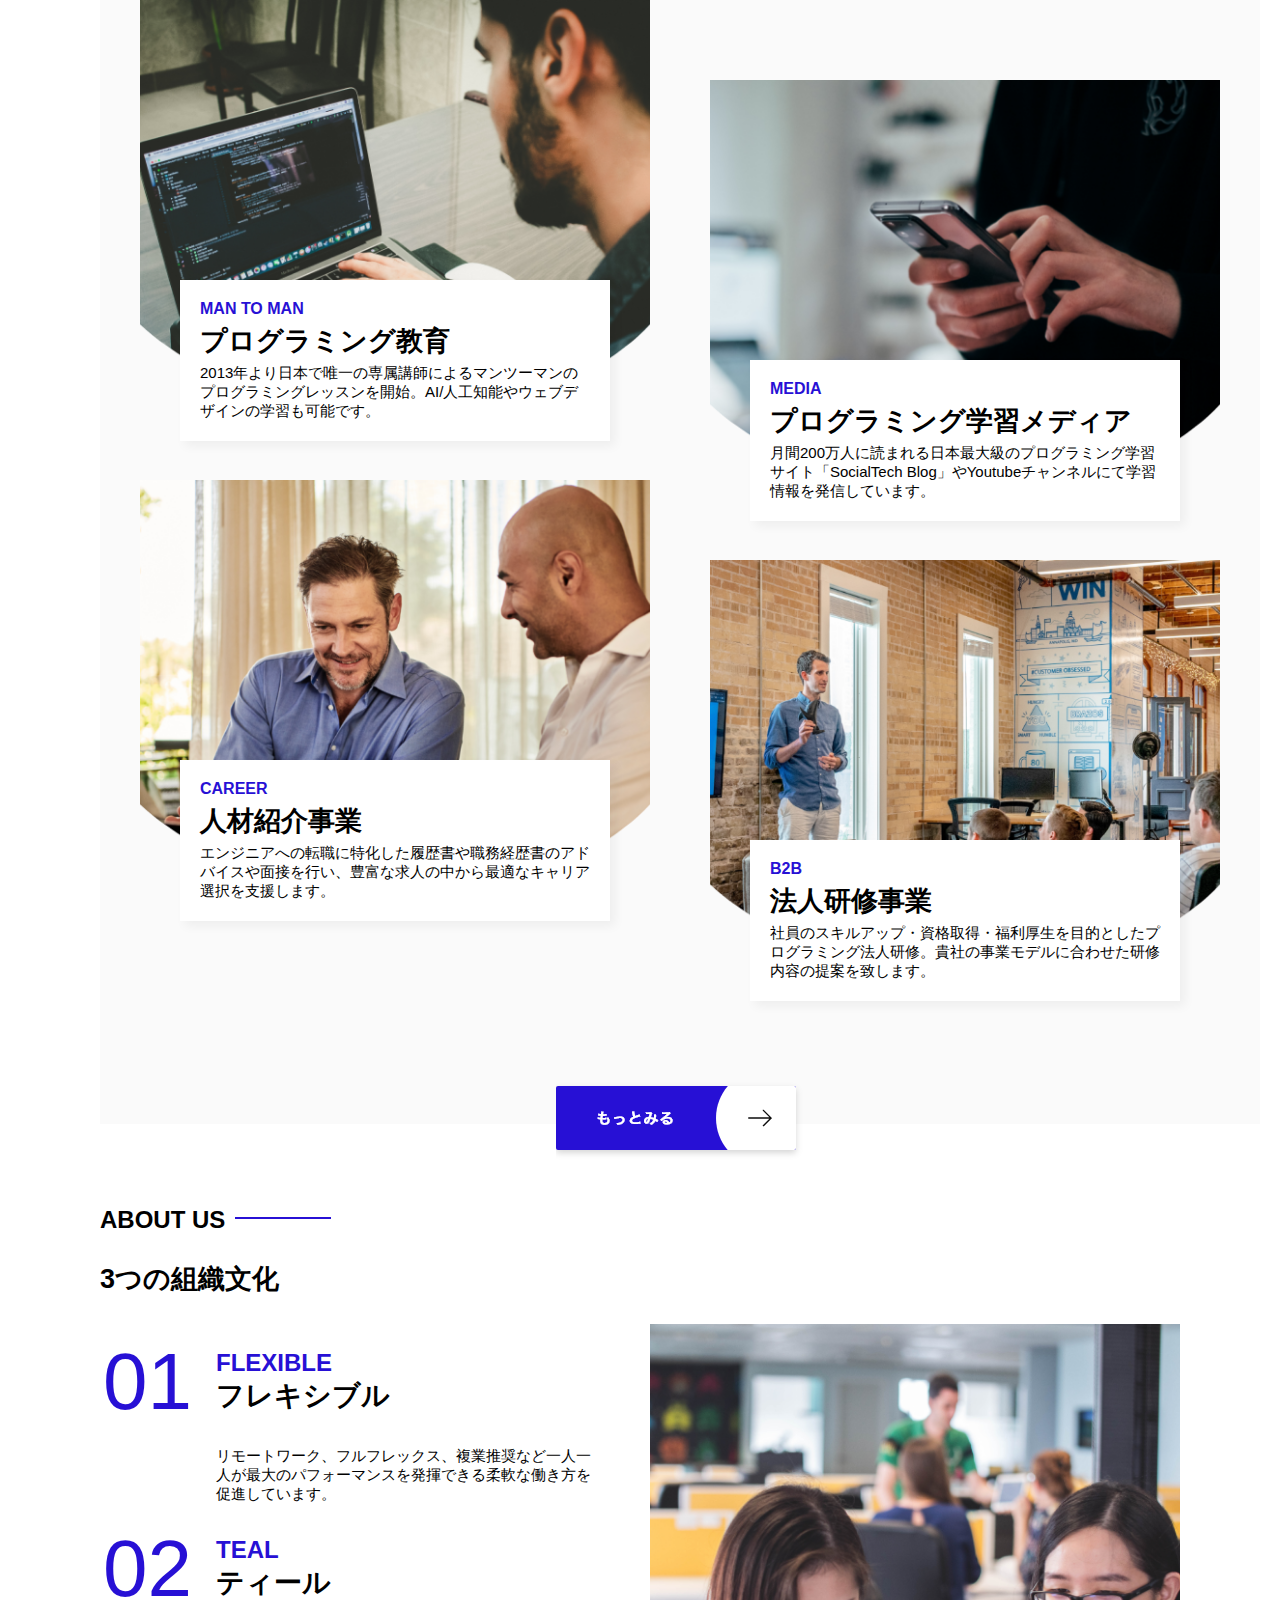
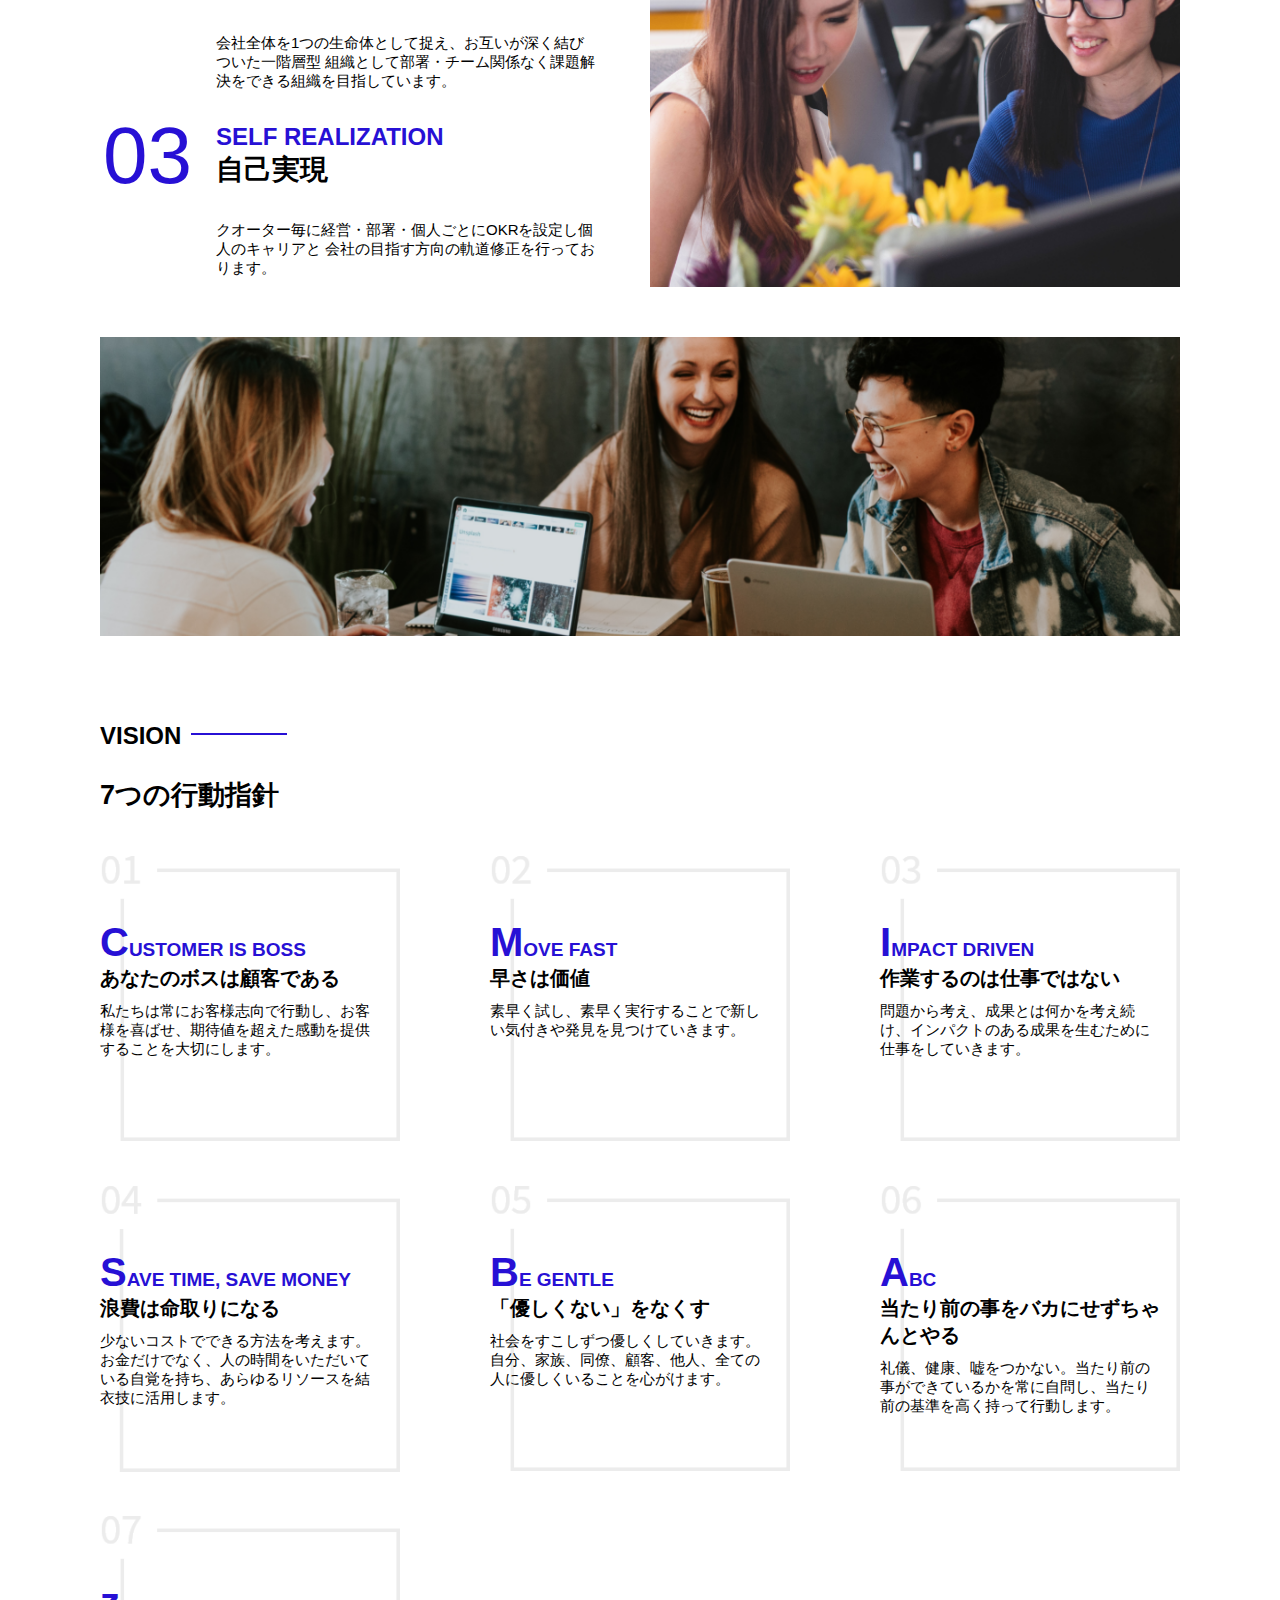
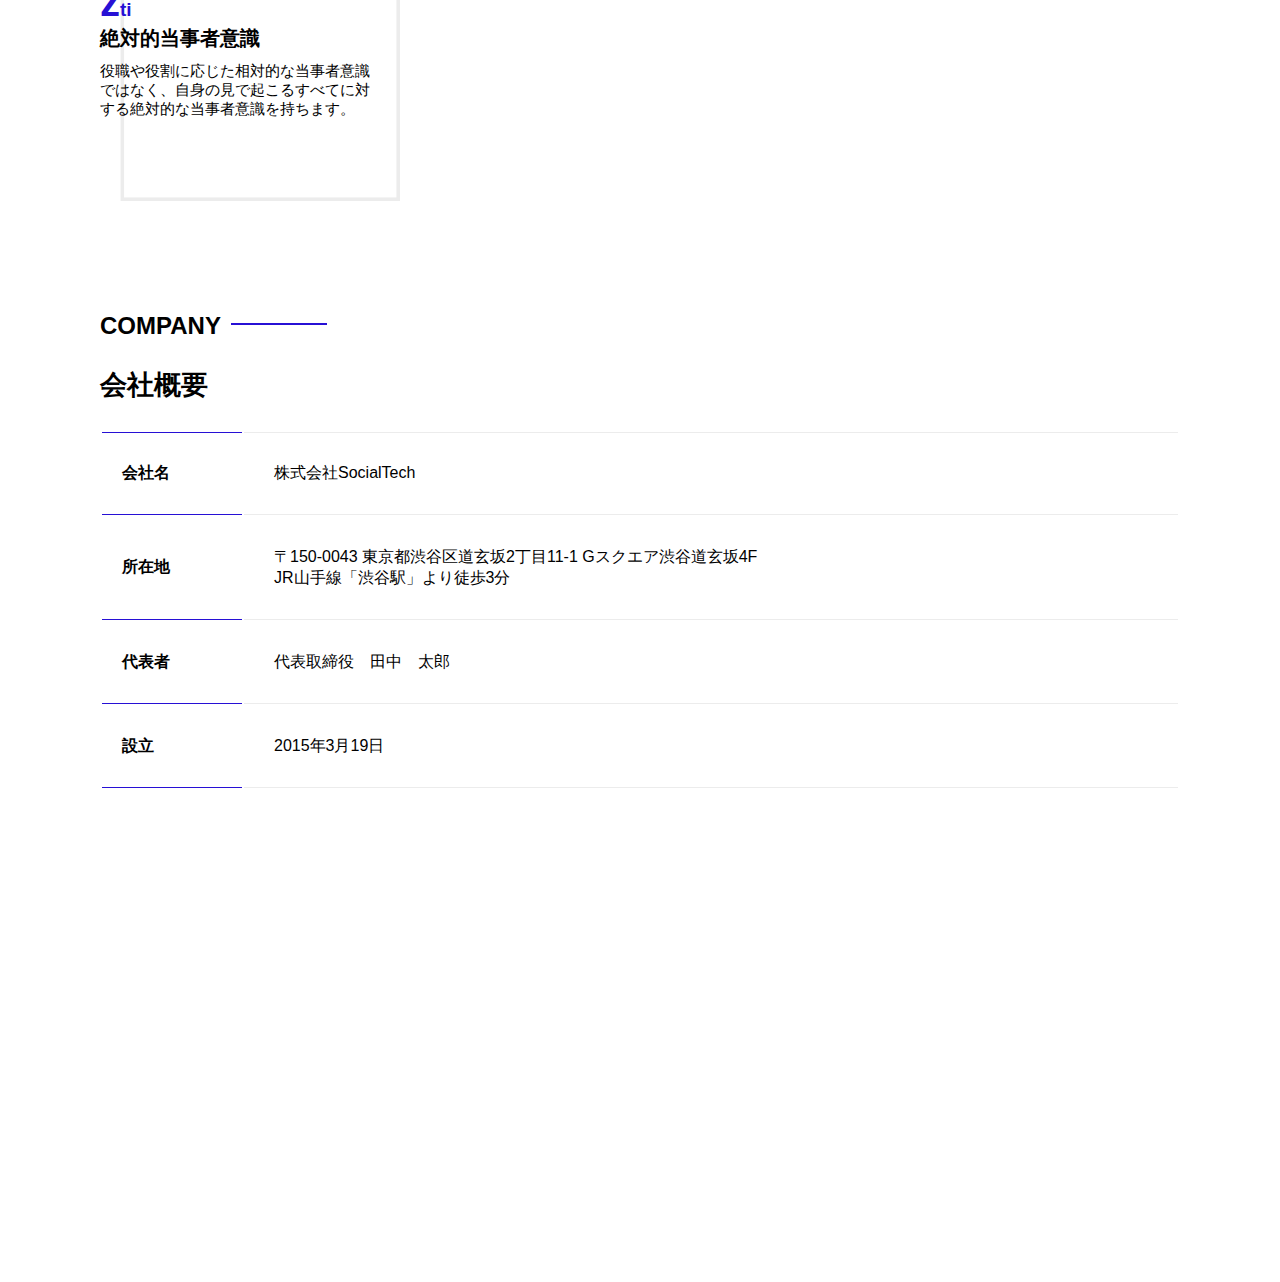
==== commit 1b7da660: "add table" ====
--- a/index.html
+++ b/index.html
@@ -224,16 +224,43 @@
                                         <p>礼儀、健康、嘘をつかない。当たり前の事ができているかを常に自問し、当たり前の基準を高く持って行動します。</p>
                                     </span>
                                    </div>
-                                   <div class="vison-box">
-                                    <img src="images/index/visoin-07.png" alt="07">
+                                   <div class="vision-box">
+                                    <img src="images/index/vision-07.png" alt="07">
                                     <span>
                                         <h4>zti</h4>
-                                        <H5>絶対的当事者意識</H5>
+                                        <h5>絶対的当事者意識</h5>
                                         <p>役職や役割に応じた相対的な当事者意識ではなく、自身の見で起こるすべてに対する絶対的な当事者意識を持ちます。</p>
                                     </span>
                                    </div>
                                 </div>
                             </section>
+                                <!-- COMPANY -->
+                                <section id="company">
+                                    <h2 class="index-h2">COMPANY</h2>
+                                    <h3>会社概要</h3>
+                                        <table id="company-table">
+                                            <tr>
+                                                <th class="tableheader-first">会社名</th>
+                                                <td class="cell-first">株式会社SocialTech</td>
+                                            </tr>
+                                            <tr>
+                                                <th class="tableheader">所在地</th>
+                                                <td class="cell">〒150-0043 東京都渋谷区道玄坂2丁目11-1 Gスクエア渋谷道玄坂4F<br>JR山手線「渋谷駅」より徒歩3分</td>
+                                            </tr>
+                                            <tr>
+                                                <th class="tableheader">代表者</th>
+                                                <td class="cell">代表取締役　田中　太郎</td>
+                                            </tr>
+                                            <tr>
+                                                <th class="tableheader">設立</th>
+                                                <td class="cell">2015年3月19日</td>
+                                            </tr>
+                                        </table>
+                                        <iframe
+                                            src="https://www.google.com/maps/embed?pb=!1m18!1m12!1m3!1d3241.7759544892483!2d139.69399665123464!3d35.65789123876098!2m3!1f0!2f0!3f0!3m2!1i1024!2i768!4f13.1!3m3!1m2!1s0x60188caa0042e8d1%3A0xba130bea826a7aa2!2z44CSMTUwLTAwNDMg5p2x5Lqs6YO95riL6LC35Yy66YGT546E5Z2C77yS5LiB55uu77yR77yR4oiS77yR!5e0!3m2!1sja!2sjp!4v1636872991912!5m2!1sja!2sjp"
+                                            style="border:0;" allowfullscreen="" loading="lazy">
+                                        </iframe>
+                                </section>
             </article>
           </main>
     </body>
--- a/style.css
+++ b/style.css
@@ -305,4 +305,57 @@
 
                                 .vision-box > span > p {
                                   margin: 10px 0 0 0;
-                                }+                                }
+
+                                  /* 会社概要 */
+                                  #company {
+                                    margin: 80px auto 80px auto;
+                                  }
+
+                                    #company-table {
+                                      width: 100%;
+                                    }
+
+                                    .tableheader {
+                                      text-align: left;
+                                      padding: 20px;
+                                      border-bottom-color: #2710d5;
+                                      border-bottom-width: 1px;
+                                      border-bottom-style: solid;
+                                      width: 100px;
+                                    }
+
+                                    .tableheader-first {
+                                      text-align: left;
+                                      padding: 20px;
+                                      border-bottom-color: #2710d5;
+                                      border-bottom-width: 1px;
+                                      border-bottom-style: solid;
+                                      border-top-color: #2710d5;
+                                      border-top-width: 1px;
+                                      border-top-style: solid;
+                                      width: 100px; 
+                                    }
+
+                                    .cell {
+                                      padding: 30px;
+                                      border-bottom-color: #ececec;
+                                      border-bottom-width: 1px;
+                                      border-bottom-style: solid;
+                                    }
+
+                                    .cell-first {
+                                      padding: 30px;
+                                      border-bottom-color: #ececec;
+                                      border-bottom-width: 1px;
+                                      border-bottom-style: solid;
+                                      border-top-color: #ececec;
+                                      border-top-width: 1px;
+                                      border-top-style: solid;
+                                    }
+
+                                      #company > iframe {
+                                        width: 100%;
+                                        height: 368px;
+                                        margin-top: 40px;
+                                      }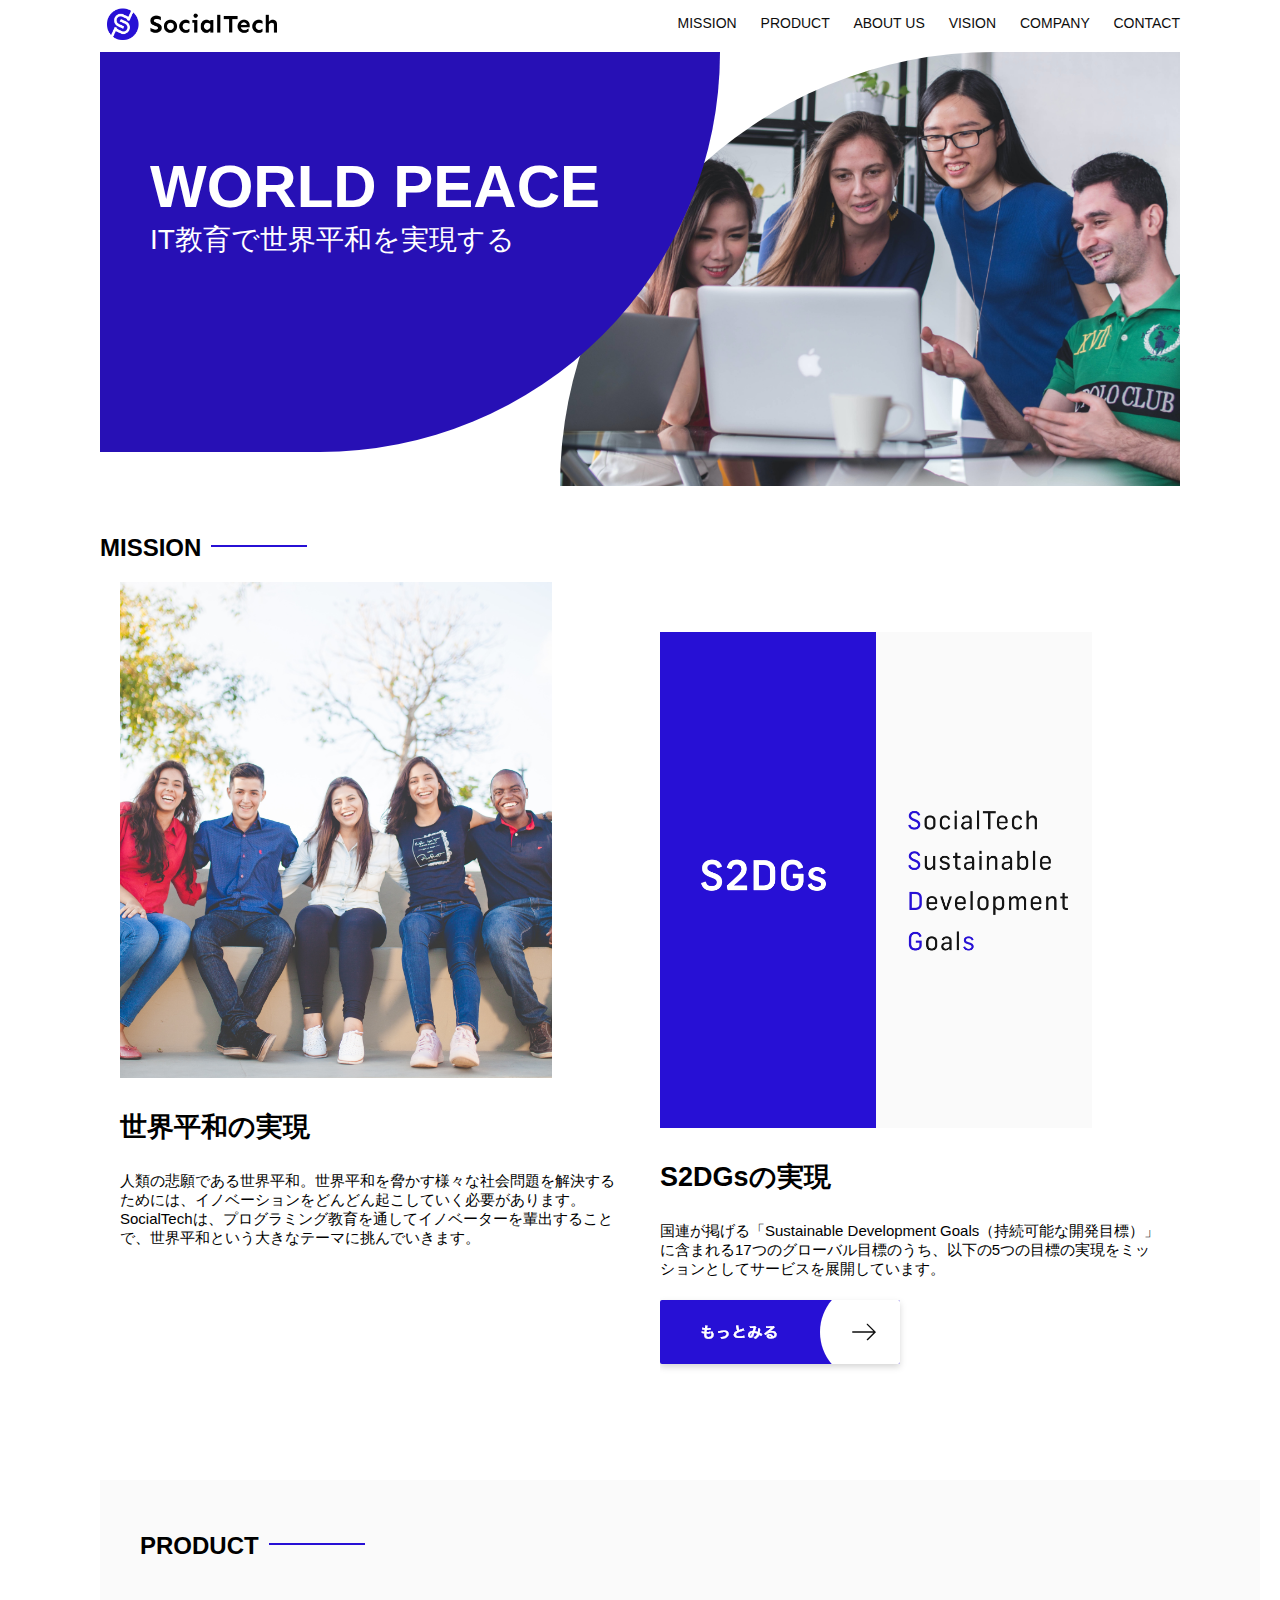
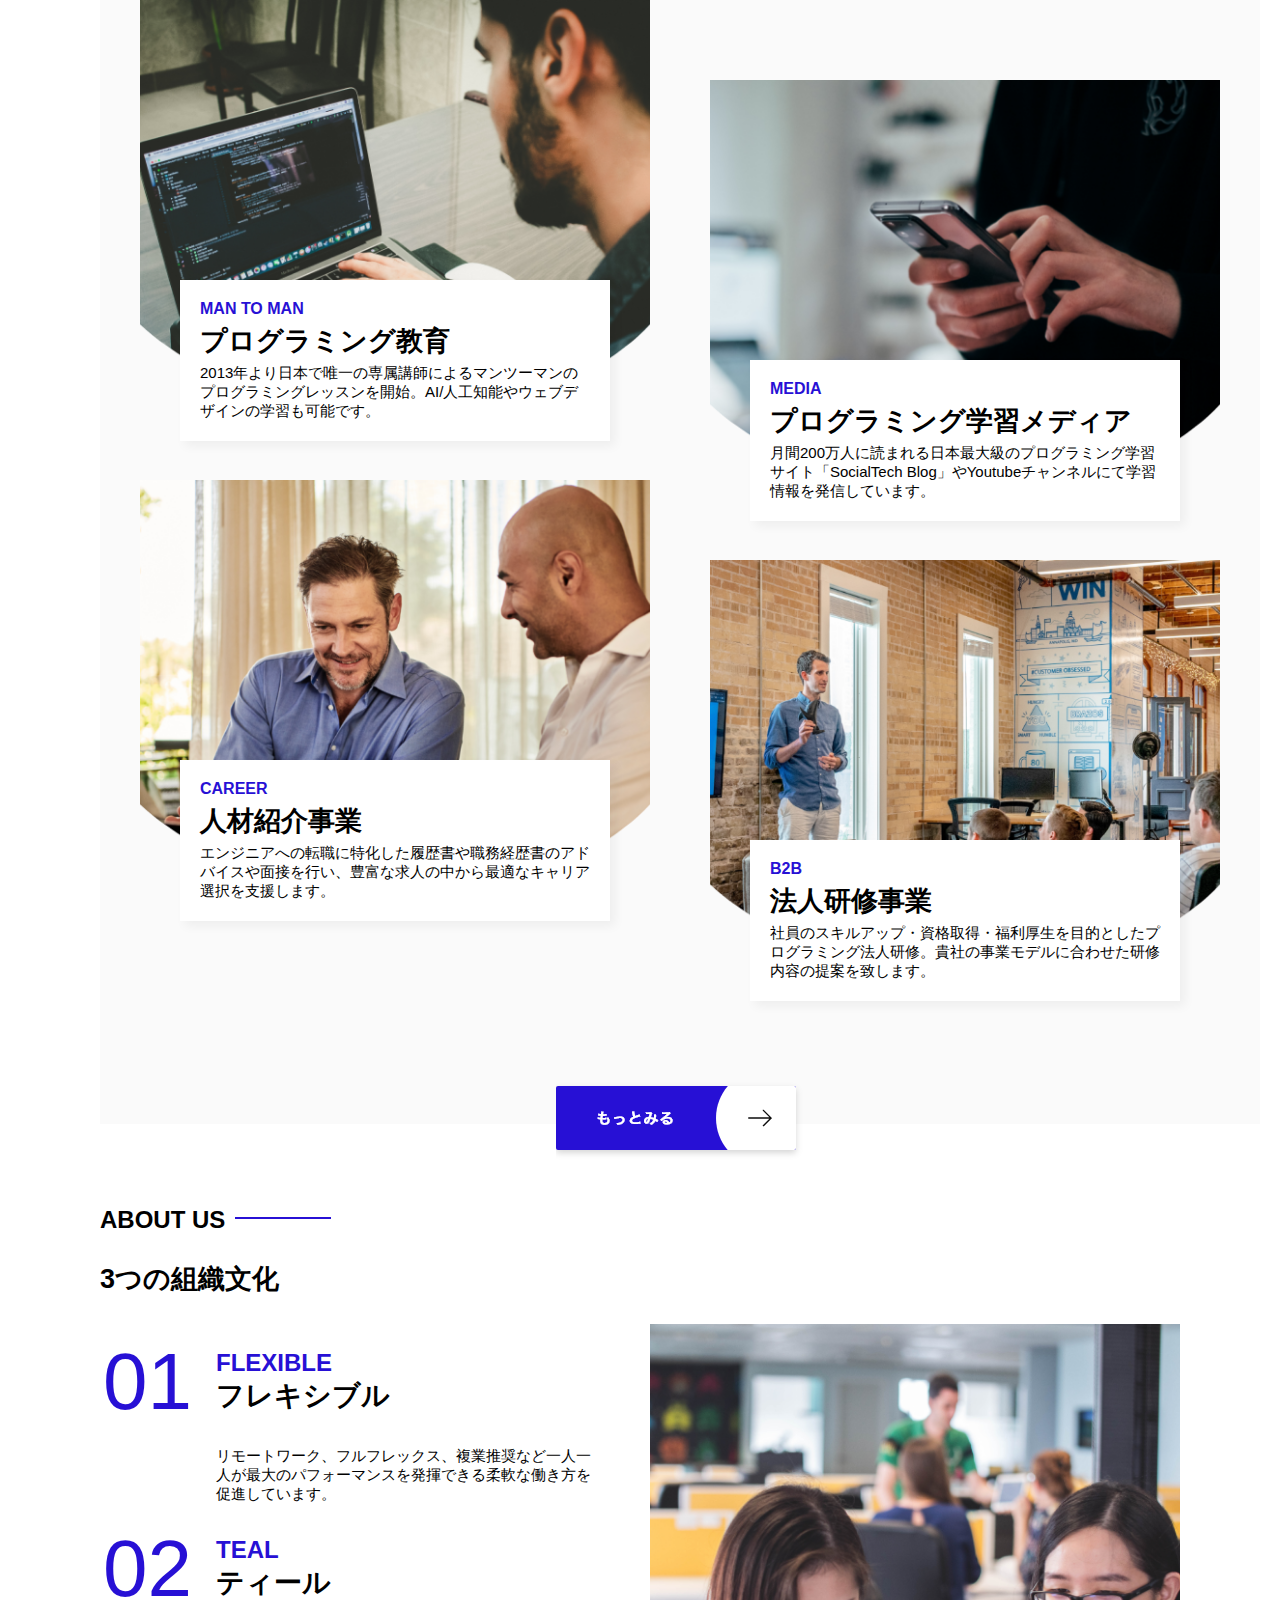
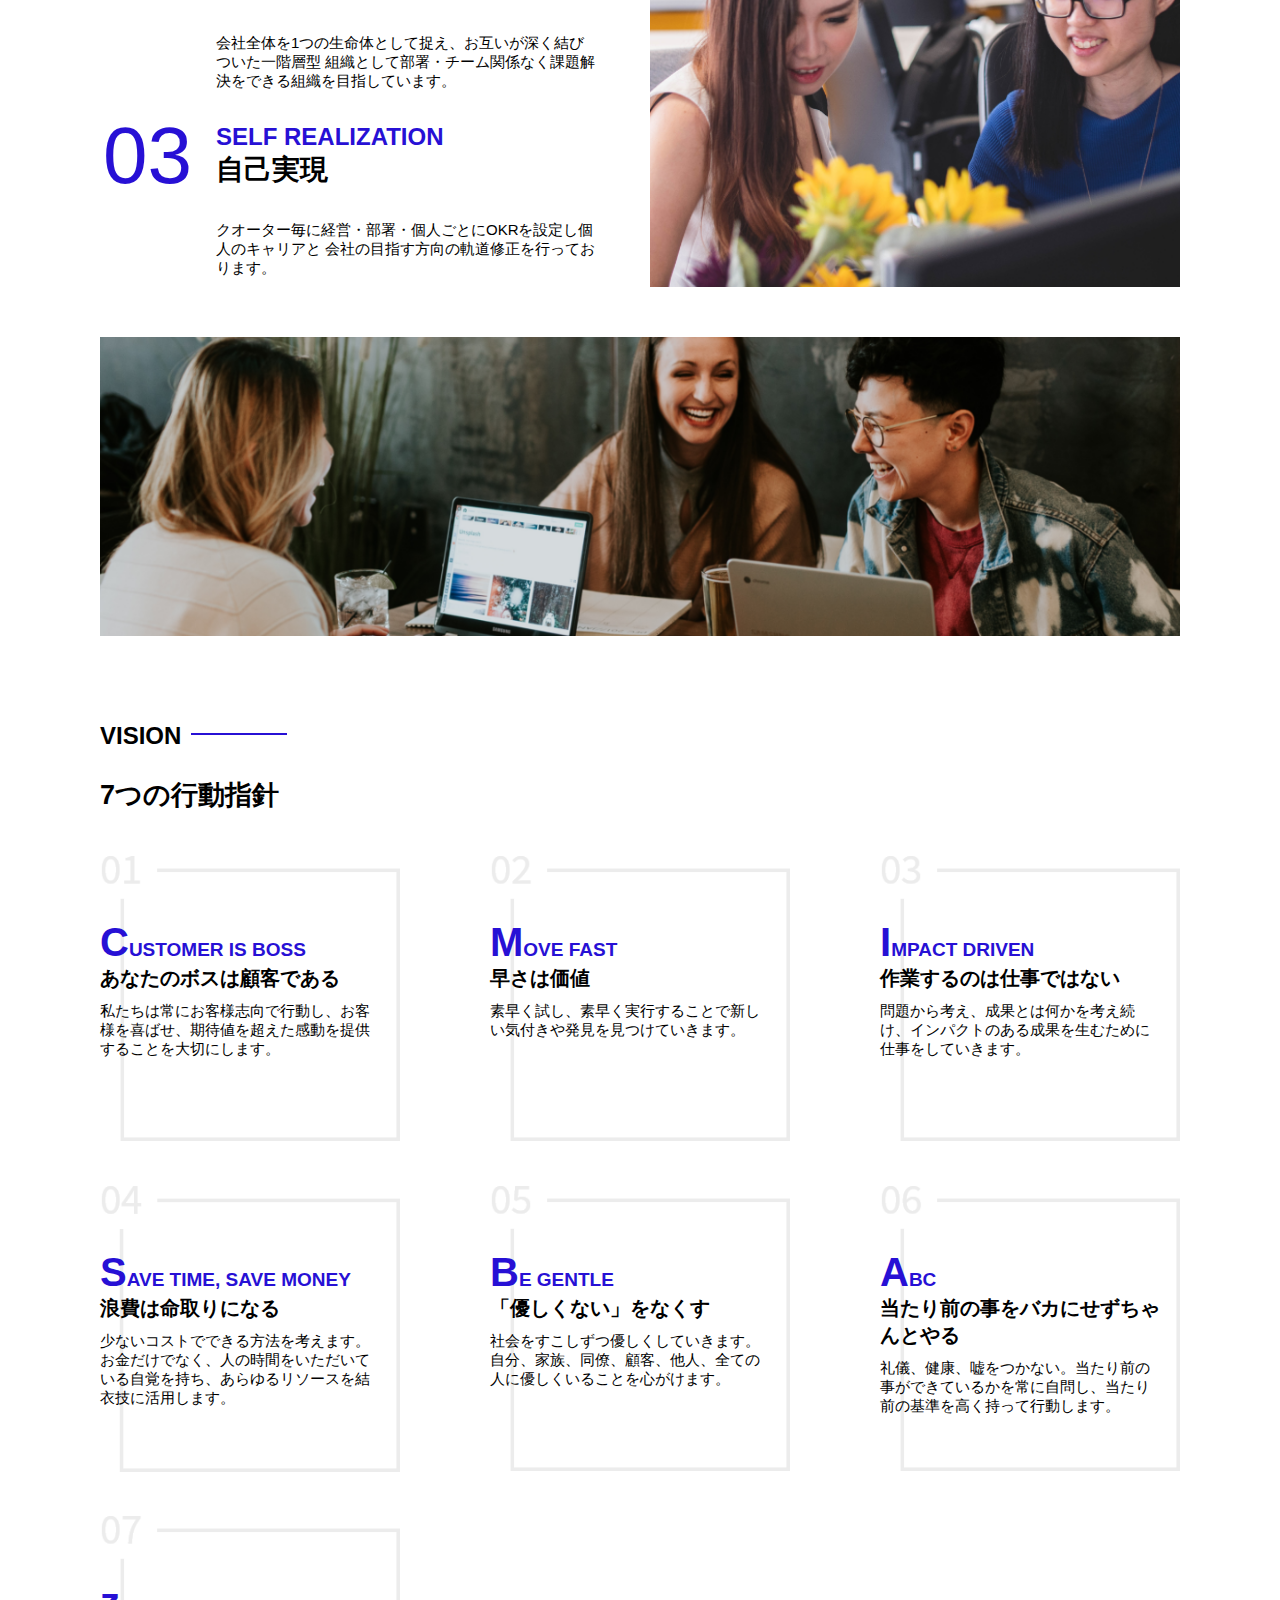
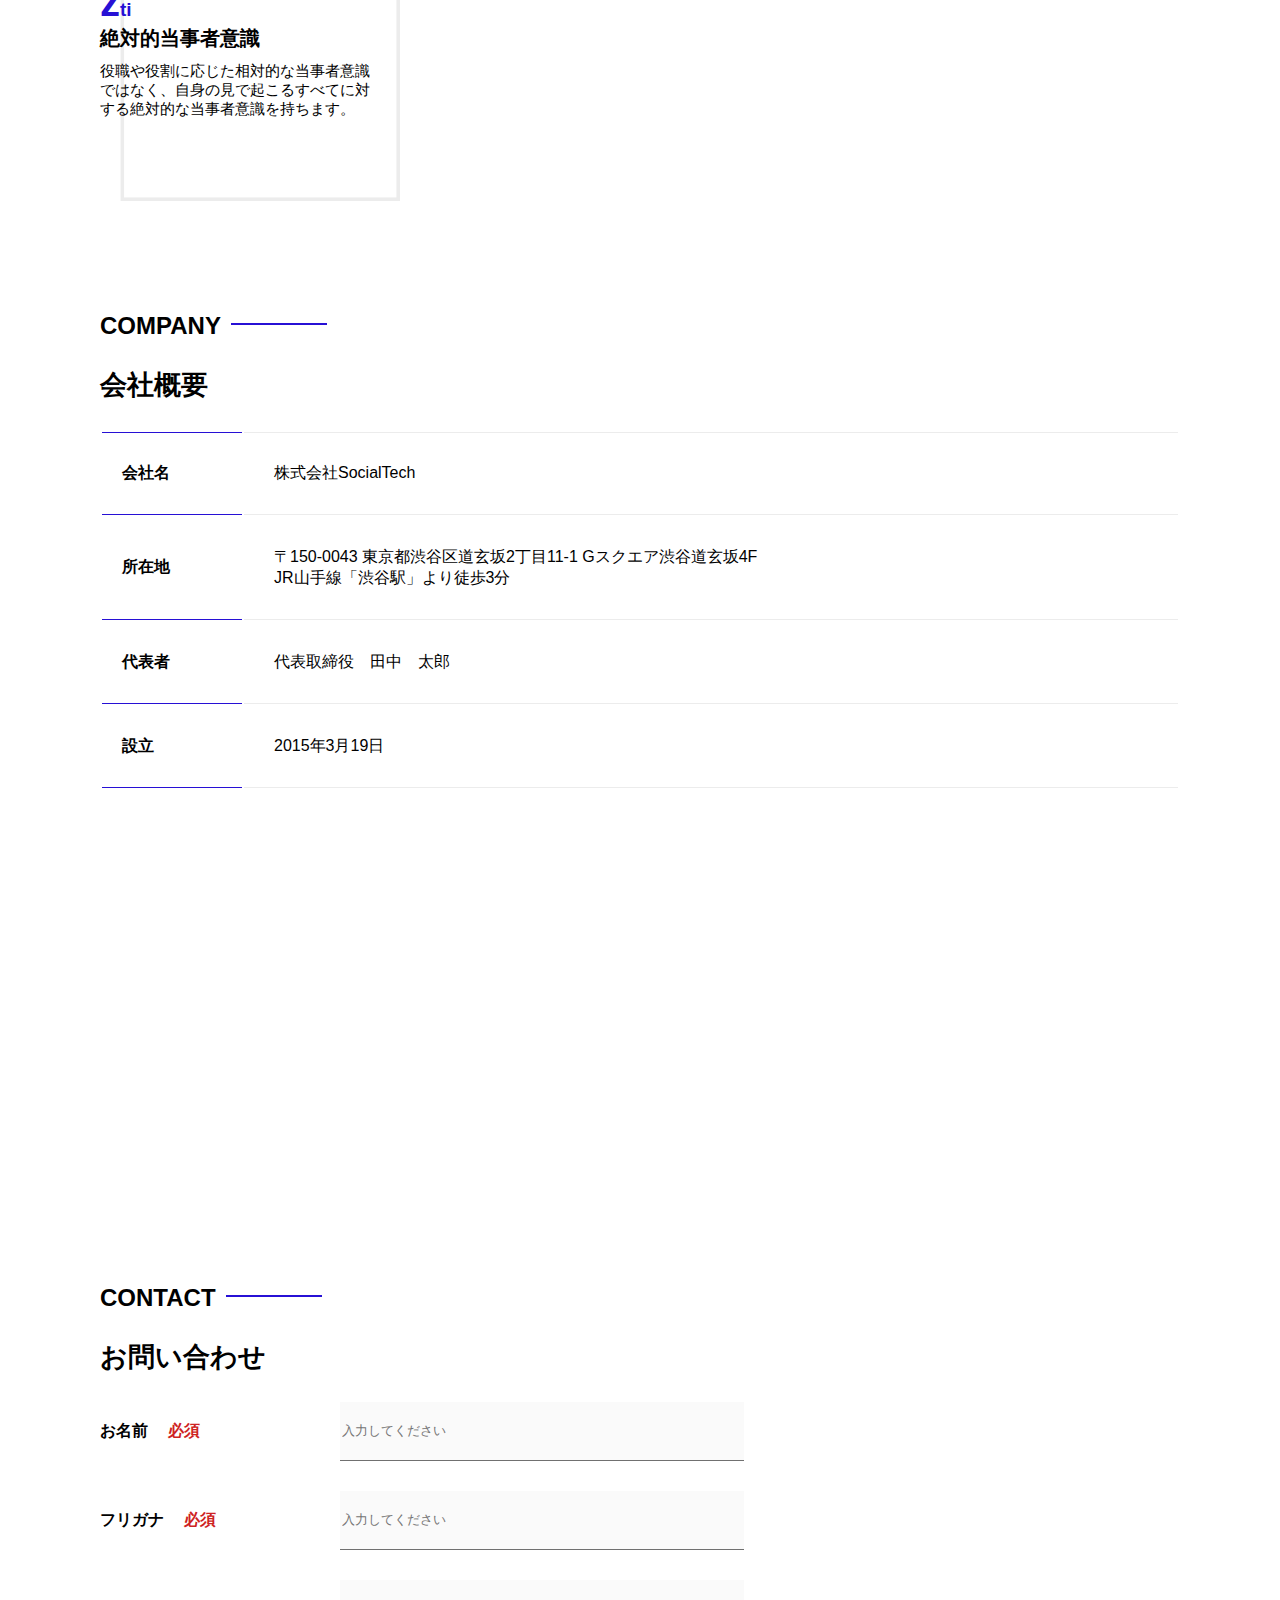
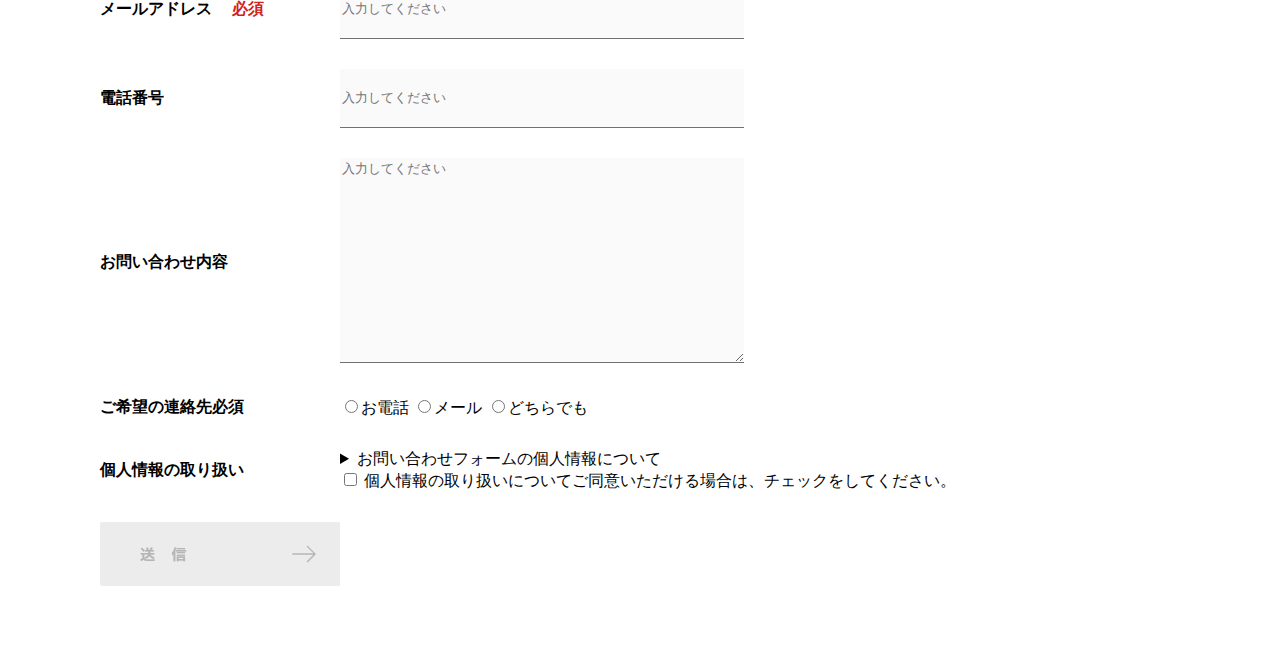
==== commit 8c2e80f3: "add" ====
--- a/index.html
+++ b/index.html
@@ -261,6 +261,101 @@
                                             style="border:0;" allowfullscreen="" loading="lazy">
                                         </iframe>
                                 </section>
+                                  <!-- お問い合わせフォーム -->
+                                  <section id="contact">
+                                    <h2 class="index-h2">CONTACT</h2>
+                                    <h3>お問い合わせ</h3>
+                                    <form>
+                                      <div>
+                                        <div class="contact-heading">
+                                            <label class="contact-label">お名前<span class="contact-span">必須</span></label>
+                                        </div>
+                                        <div class="contact-form">
+                                            <input type="text" name="name" placeholder="入力してください" class="contact-textbox">
+                                        </div>
+                                      </div>
+                                      <div>
+                                        <div class="contact-heading">
+                                            <label class="contact-label">フリガナ<span class="contact-span">必須</span></label>
+                                        </div>
+                                        <div>
+                                        <input type="text" name="hurigana" placeholder="入力してください" class="contact-textbox">
+                                        </div>
+                                      </div>
+                                      <div>
+                                        <div class="contact-heading">
+                                            <label class="contact-label">メールアドレス<span class="contact-span">必須</span></label>
+                                        </div>
+                                        <div>
+                                            <input type="text" name="email" placeholder="入力してください" class="contact-textbox">
+                                        </div>
+                                      </div>
+                                      <div>
+                                        <div class="contact-heading">
+                                            <label class="contact-label">電話番号</label>
+                                        </div>
+                                        <div>
+                                            <input type="text" name="tel" placeholder="入力してください" class="contact-textbox">
+                                        </div>
+                                      </div>
+                                        <div>
+                                            <div class="contact-heading">
+                                                <label class="contact-label">お問い合わせ内容<span class="contact-span"></span></label>
+                                            </div>
+                                            <div>
+                                                <textarea class="contact-textarea" placeholder="入力してください" name="message"></textarea>
+                                            </div>
+                                        </div>
+                                        <div>
+                                            <div class="contact-heading">
+                                                <label class="contact-label">ご希望の連絡先<span class="contat-span">必須</span></label>
+                                            </div>
+                                            <div>
+                                                <input class="radiobutton" type="radio" value="tel" name="contact" cheked><label>お電話</label>
+                                                <input class="radiobutton" type="radio" value="mail" name="contact"><label>メール</label>
+                                                <input class="radiobutton" type="radio" value="both" name="contact"><label>どちらでも</label>
+                                            </div>
+                                        </div>
+                                        <div>
+                                            <div class="contact-heading">
+                                                <label class="contact-label">個人情報の取り扱い</label>
+                                            </div>
+                                            <div>
+                                                <details>
+                                                    <summary>お問い合わせフォームの個人情報について</summary>
+                                                    <div>
+                                                        <span>1.組織の名称または氏名</span><br>株式会社SotialTech<br><br>
+                                                        <span>２．個人情報保護管理者（若しくはその代理人）の氏名又は職名、所属及び連絡先
+                                                                鈴木 一郎 コーポレート部</span><br>
+                                                                メールアドレス:support@socialtech.net<br>
+                                                                TEL:03-xxxx-xxxx<br>
+                                                                <span>３．個人情報の利用目的</span><br>
+                                                                ・本サービス及び本サービスに関連する情報の提供又はそれらに関する連絡のため<br>
+                                                                ・ユーザーの本人確認のため<br>
+                                                                ・当社サービスのご案内のため<br>
+                                                                ・当社の商品等の広告または宣伝（電子メールによるものを含むものとします。）<br><br>
+                                                                <span>４．個人情報の取り扱い業務の委託</span><br>
+                                                                個人情報の取扱業務の全部または一部を外部に業務委託する場合があります。<br>
+                                                                その際、弊社は、個人情報を適切に保護できる管理体制を敷き実行していることを条件として<br>
+                                                                委託先を厳選したうえで、機密保持契約を委託先と締結し、お客様の個人情報を厳密に管理させます。<br><br>
+                                                                <span>５．個人情報の開示等の請求</span><br>
+                                                                お客様は、弊社に対してご自身の個人情報の開示等（利用目的の通知、開示、内容の訂正・追加・削除、利用の停止または消去、第三者への提供の停止）に関して、当社問合わせ窓口に申し出ることができます。<br>
+                                                                その際、弊社はお客様ご本人を確認させていただいたうえで、合理的な期間内に対応いたします。<br><br>
+                                                                なお、個人情報に関する弊社問合わせ先は、次の通りです。<br><br>
+                                                                株式会社SocialTech 個人情報問合せ窓口<br>
+                                                                〒150-0043 東京都渋谷区道玄坂2丁目11-1 Ｇスクエア渋谷道玄坂 4F<br>
+                                                                メールアドレス:support@socialtech.net TEL:03-xxxx-xxxx<br><br>
+                                                                <span>６．個人情報を提供されることの任意性について</span><br><br>
+                                                                お客様がご自身の個人情報を弊社に提供されるか否かは、お客様のご判断によりますが、もしご提供されない場合には、適切なサービスが提供できない場合がありますので予めご了承ください。
+                                                    </div>
+                                                </details>
+                                                <input type="checkbox" name="agree">
+                                                <span>個人情報の取り扱いについてご同意いただける場合は、チェックをしてください。</span>
+                                            </div>
+                                        </div>
+                                            <input type="image" value="Submit" src="images/button-submit.png" alt="送信する">
+                                    </form>
+                                  </section>
             </article>
           </main>
     </body>
--- a/style.css
+++ b/style.css
@@ -358,4 +358,70 @@
                                         width: 100%;
                                         height: 368px;
                                         margin-top: 40px;
-                                      }+                                      }
+
+                                        /* お問い合わせ */
+                                        #contact {
+                                          margin: 80px auto 80px auto;
+                                        }
+
+                                        /* 外枠 */
+                                        #contact > form > div {
+                                          display: flex;
+                                          flex-direction: row;
+                                          flex-wrap: wrap;
+                                          padding-bottom: 30px;
+                                        }
+
+                                          /* 左列の見出し */
+                                          .contact-heading {
+                                            width: 240px;
+                                            align-self: center;
+                                          }
+                                          /* 見出しのラベル */
+                                          .contact-label {
+                                            font-weight: bold;
+                                          }
+                                          /* 必須 */
+                                          .contact-span {
+                                            color: #ce2222;
+                                            margin: 0 0 0 20px;
+                                            font-weight: bold;
+                                          }
+
+                                            /* テキストボックス */
+                                            .contact-textbox {
+                                              border-top: 0;
+                                              border-left: 0;
+                                              border-right: 0;
+                                              border-bottom-width: 1px;
+                                              border-bottom-color: #707070;
+                                              border-bottom-style: solid;
+                                              background-color: #fafafa;
+                                              width: 400px;
+                                              height: 56px;
+                                            }
+                                            /* お問い合わせ内容のテキストエリア */
+                                            .contact-textarea {
+                                              border-top: 0;
+                                              border-left: 0;
+                                              border-right: 0;
+                                              border-bottom-width:1px;
+                                              border-bottom-color: #707070;
+                                              border-bottom-style: solid;
+                                              background-color: #fafafa;
+                                              width: 400px;
+                                              height: 200px;
+                                            }
+
+                                              /* 個人情報の取り扱い */
+                                              details {
+                                                width: 700px;
+                                              }
+                                              details > div {
+                                                background-color: #fafafa;
+                                                padding: 20px;
+                                              }
+                                              details > div span {
+                                                font-weight: bold;
+                                              }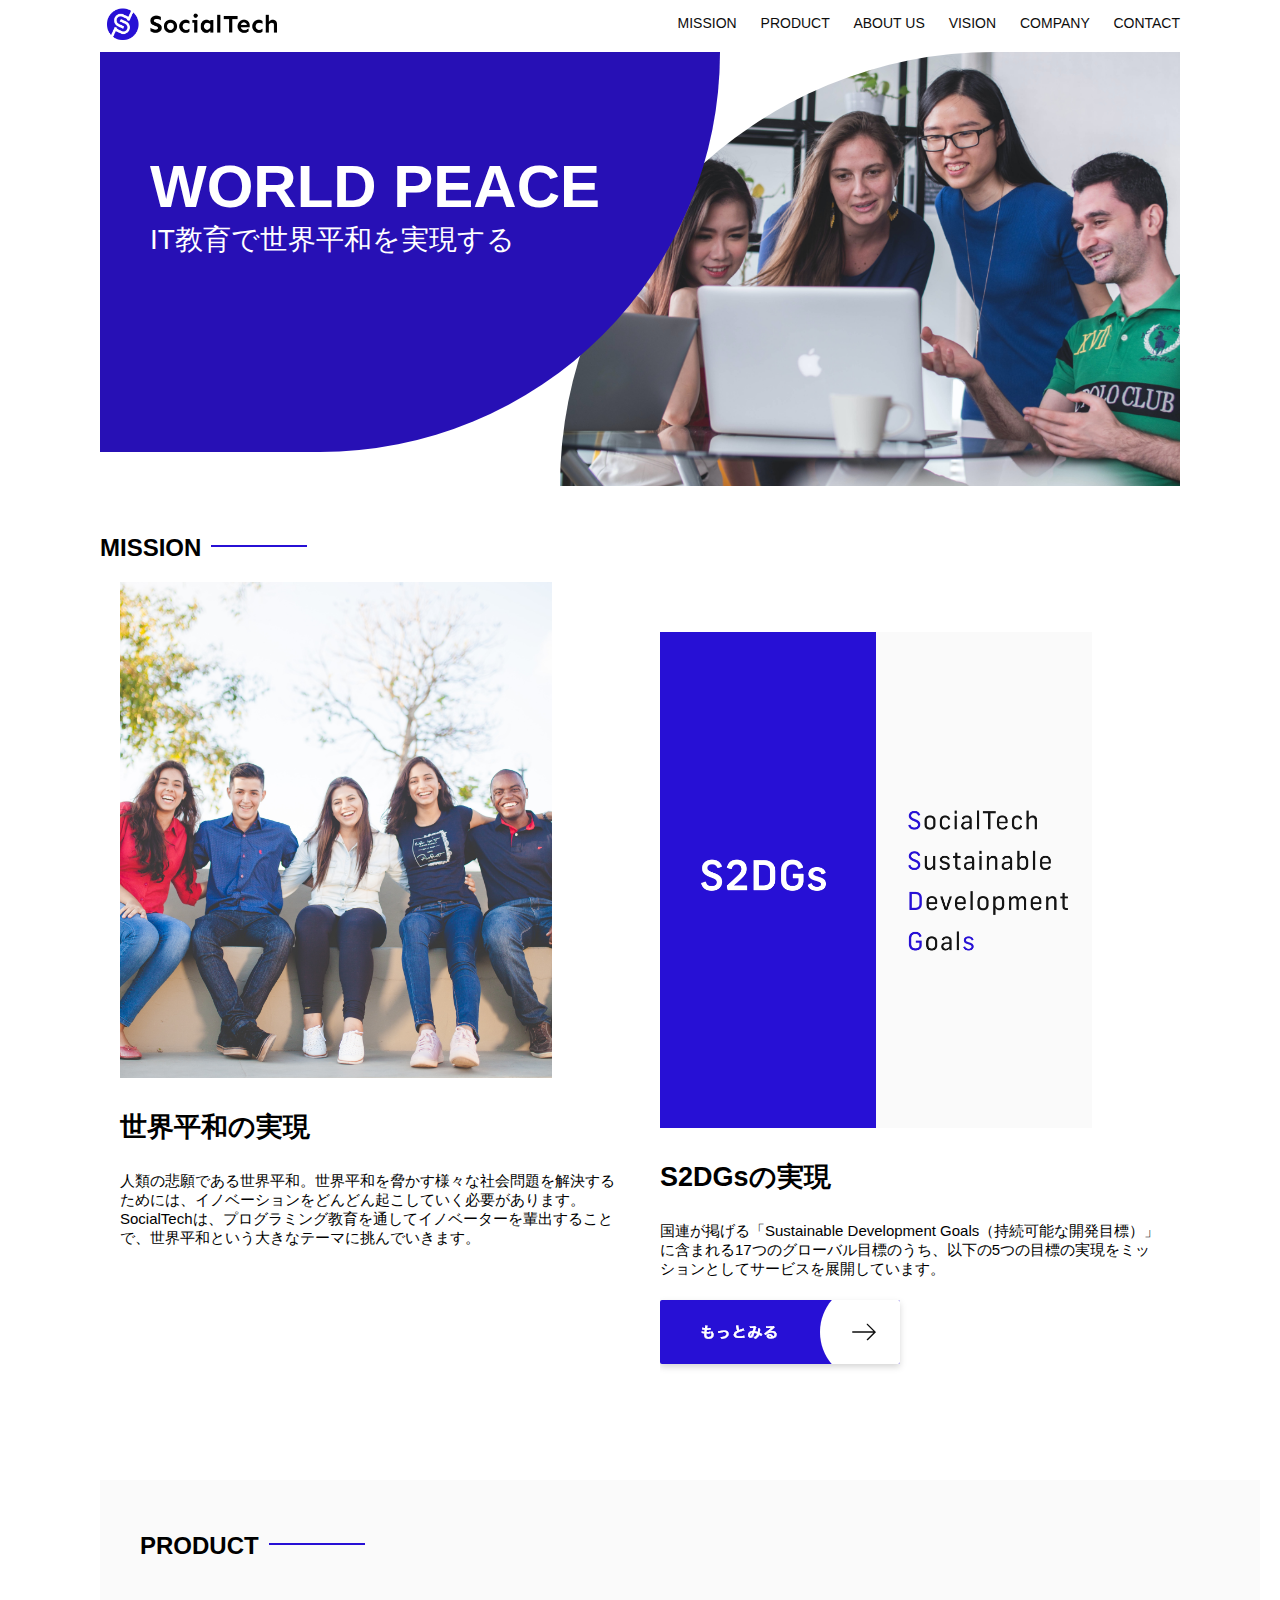
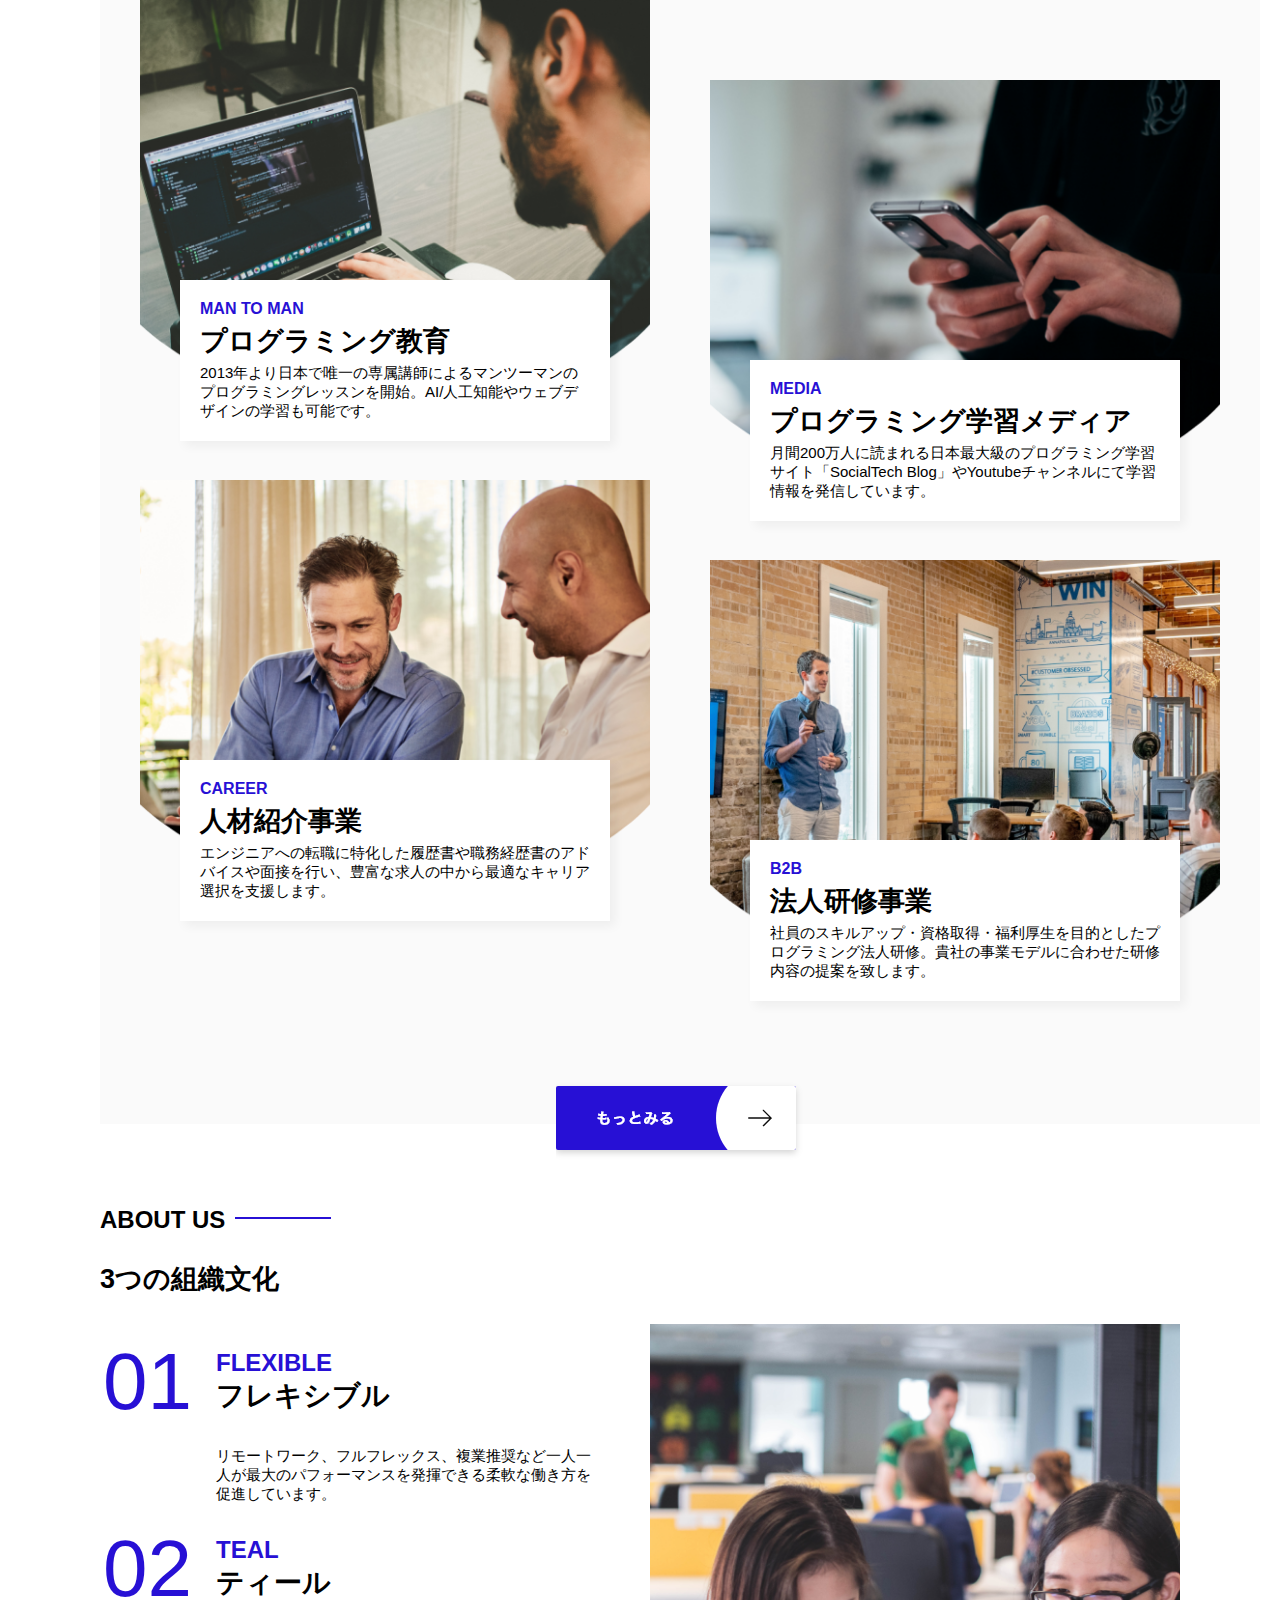
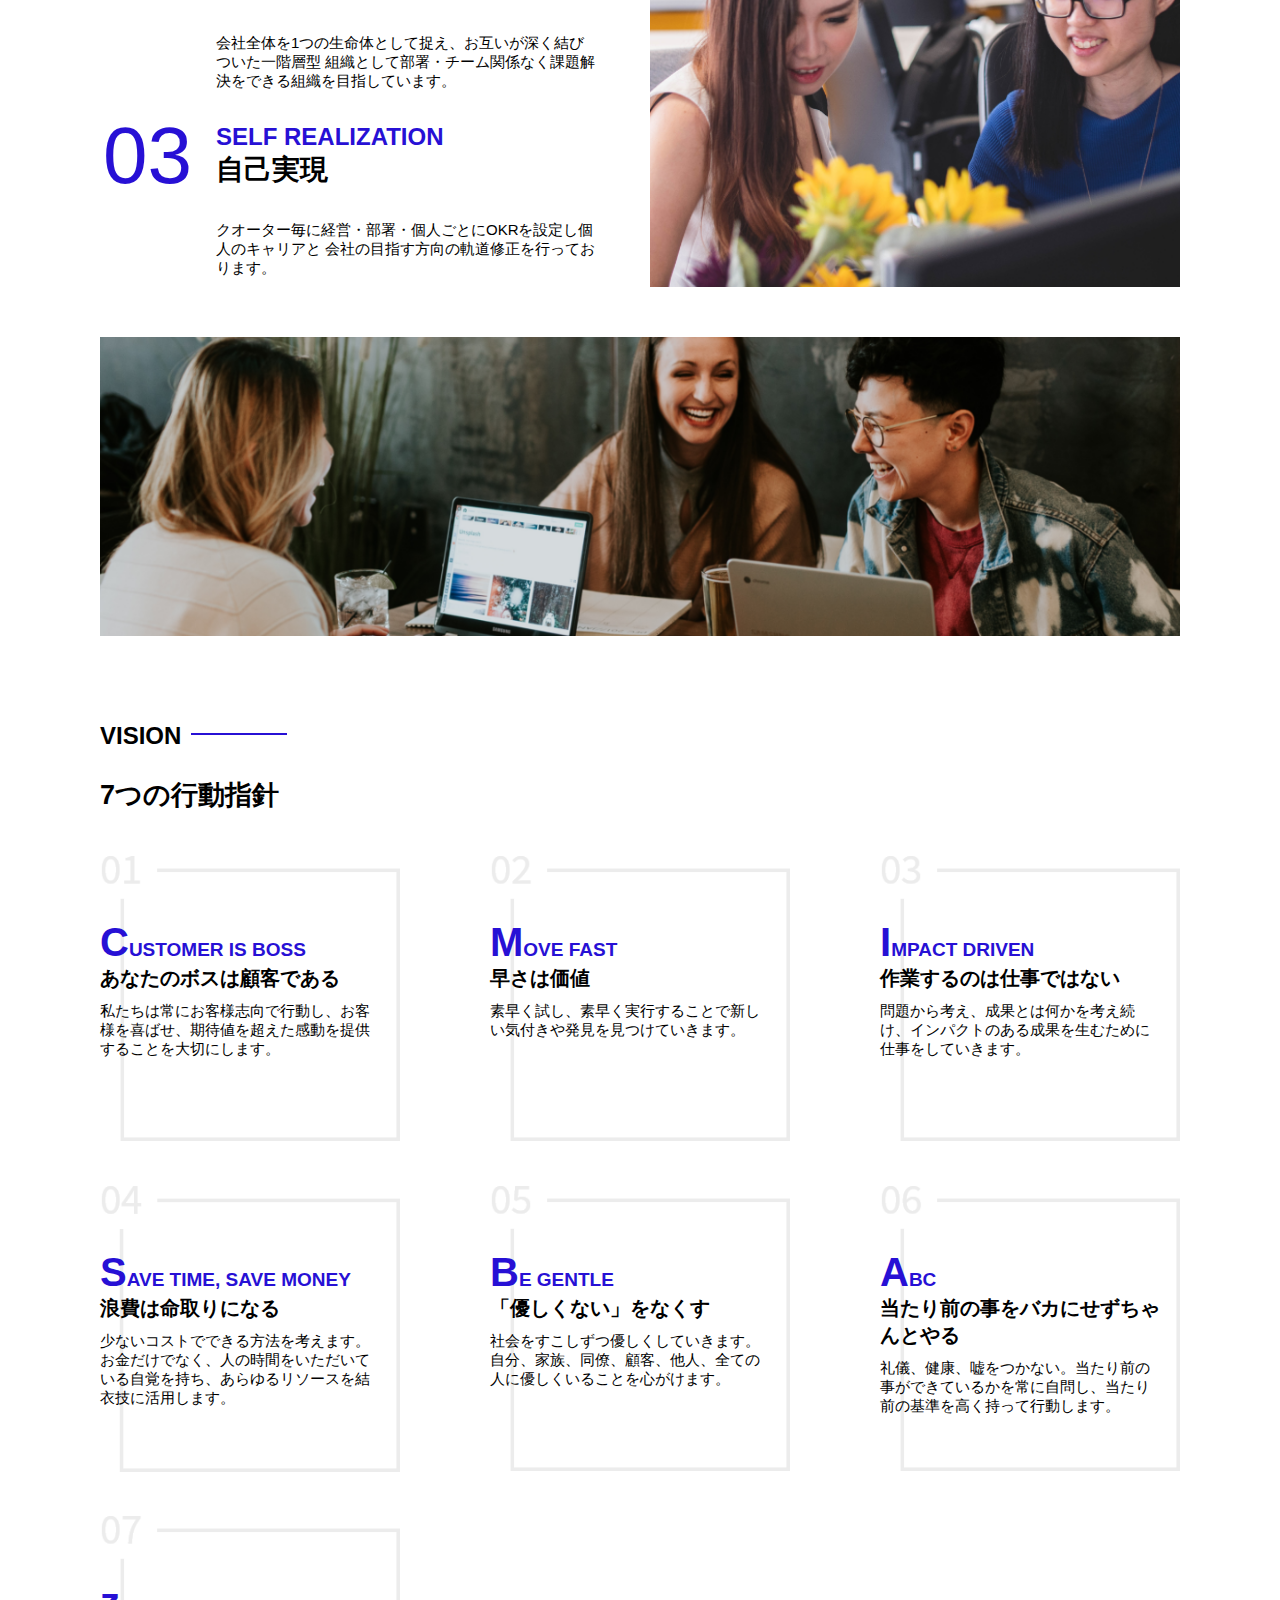
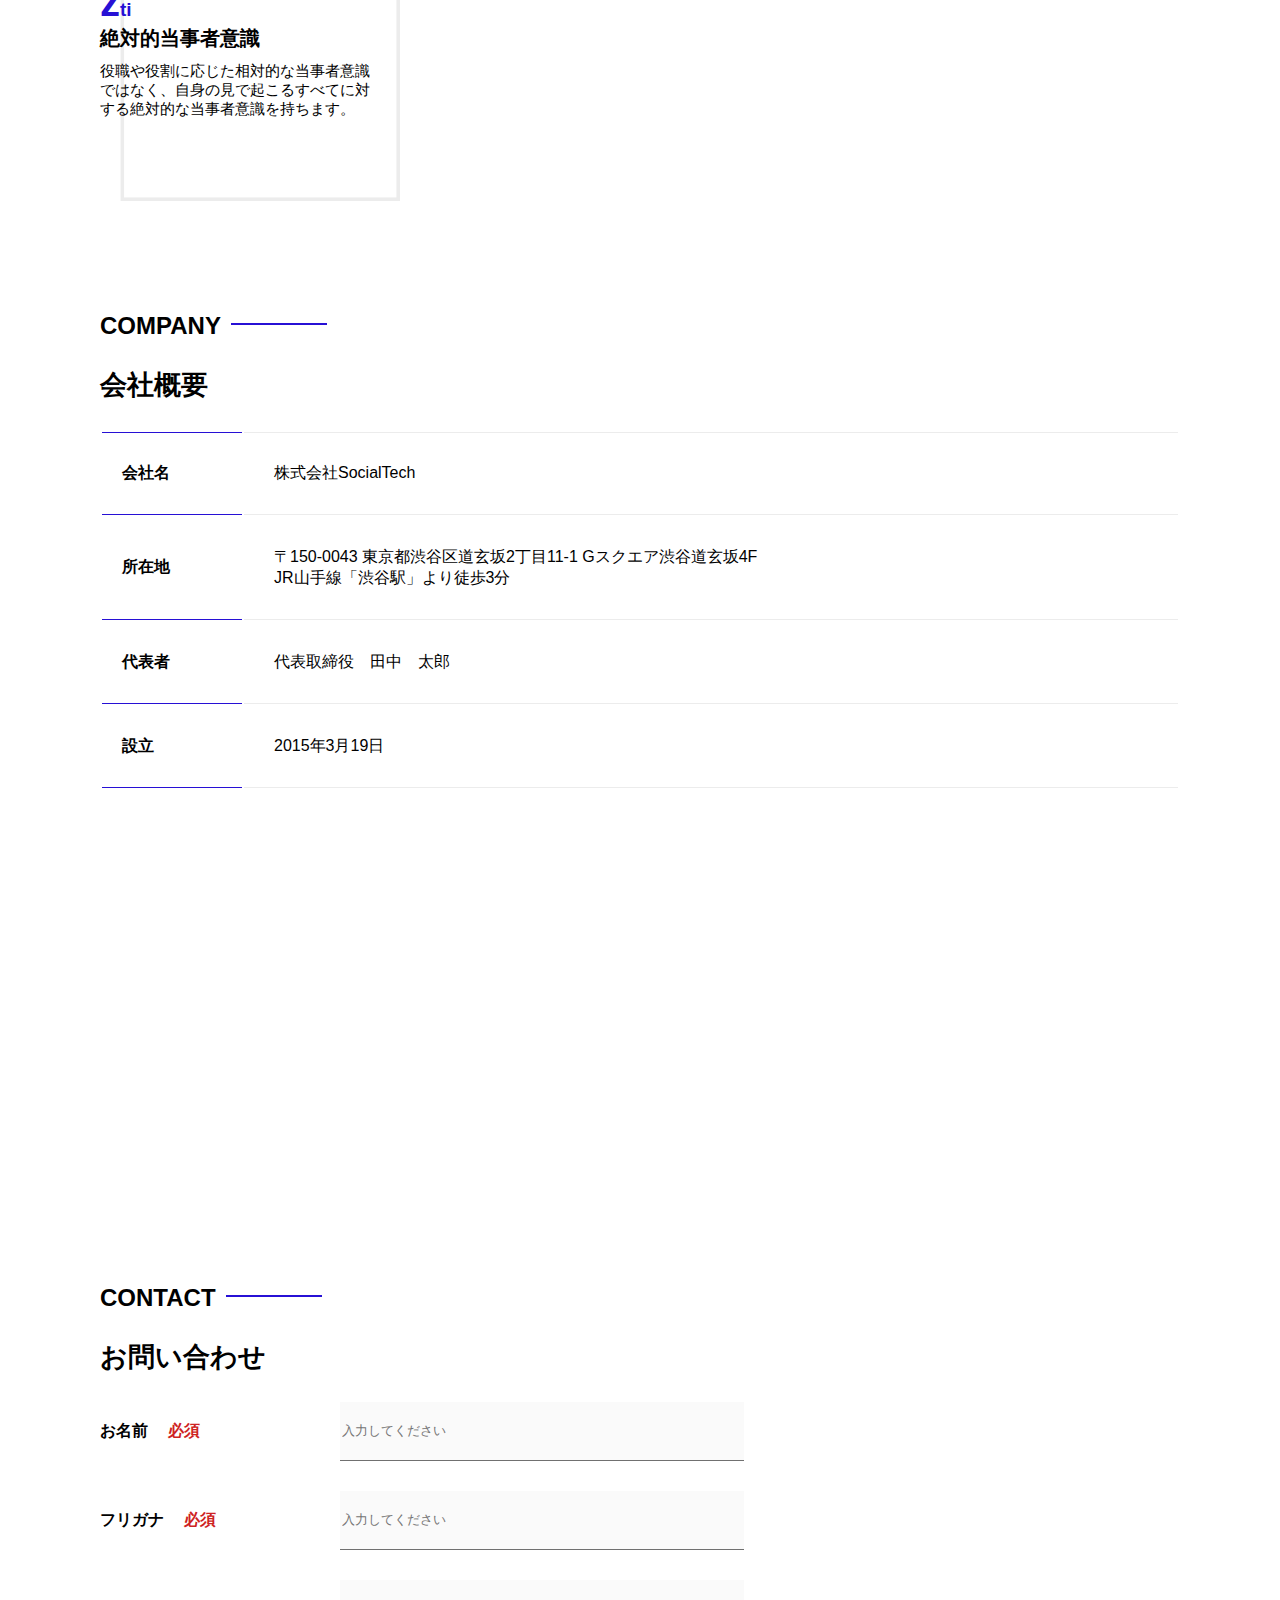
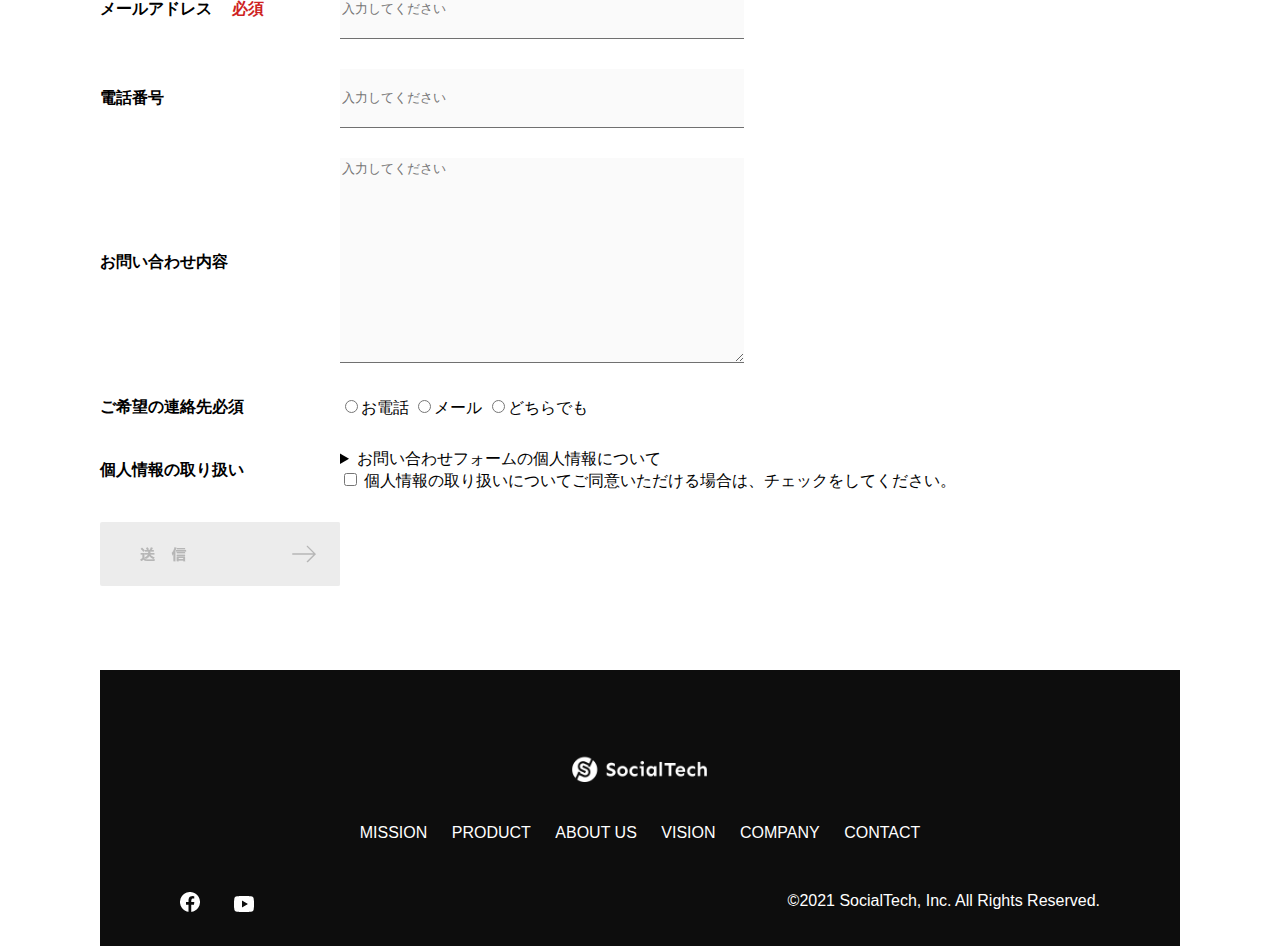
==== commit b90b92a2: "add footer" ====
--- a/index.html
+++ b/index.html
@@ -265,7 +265,16 @@
                                   <section id="contact">
                                     <h2 class="index-h2">CONTACT</h2>
                                     <h3>お問い合わせ</h3>
-                                    <form>
+                                    <form action="https://api.staticforms.xyz/submit" method="post">
+                                        <input type="text" name="honeypot" style="display:none">
+                                        <!-- STATIC FORMSのアクセスキー -->
+                                        <input type="hidden" name="accessKey" value="98c209a2-17ef-457f-9d3d-870ddeadafbc">
+                                        <!-- メールのタイトル -->
+                                        <input type="hidden" name="subject" value="お問い合わせフォーム" />
+                                        <!-- 送信先のメールアドレスをvalueに設定する -->
+                                        <input type="hidden" name="replyTo" value="salut.mizmiz@gmail.com">
+                                        <!-- redirectToのURLは公開後のURLへリンクする -->
+                                        <input type="hidden" name="redirectTo" value="">
                                       <div>
                                         <div class="contact-heading">
                                             <label class="contact-label">お名前<span class="contact-span">必須</span></label>
@@ -357,6 +366,24 @@
                                     </form>
                                   </section>
             </article>
+            <footer>
+                <div id="footer-logo">
+                    <img src="images/logo-sp.png" alt="SocialTech">
+                </div>
+                <div id="footer-link">
+                    <a href="mission.html">MISSION</a>
+                    <a href="product.html">PRODUCT</a>
+                    <a href="index.html#aboutus">ABOUT US</a>
+                    <a href="index.html#vision">VISION</a>
+                    <a href="index.html#company">COMPANY</a>
+                    <a href="index.html#contact">CONTACT</a>
+                </div>
+                <div id="sns-footer">
+                    <a href="https://www.facebook.com/sejuku2013"><img src="images/button-facebook.png" alt="Facebookのリンク"></a>
+                    <a href="https://www.youtube.com/channel/UCCFOQO5aDK0xXam4cUQXT8g"><img src="images/button-youtube.png" alt="YouTubeのリンク"></a>
+                        <span id="copyright">&copy;2021 SocialTech, Inc. All Rights Reserved.</span>
+                </div>
+            </footer>
           </main>
     </body>
 </html>--- a/style.css
+++ b/style.css
@@ -72,7 +72,7 @@
         margin: 100px 0 0 50px;  
       }
 
-      #main-message p {
+      #main-message > p {
         font-size: 28px;
         margin: 0 0 0 50px;
       }
@@ -424,4 +424,49 @@
                                               }
                                               details > div span {
                                                 font-weight: bold;
-                                              }+                                              }
+
+                                                /* フッター */
+                                                footer {
+                                                  background-color: #0d0d0d;
+                                                  text-align: center;
+                                                  padding: 80px 80px 30px 80px;
+                                                }
+
+                                                #footer-logo {
+                                                  margin-bottom: 30px;
+                                                }
+
+                                                #footer-link {
+                                                  margin-bottom: 50px;
+                                                }
+                                                #footer-link > a {
+                                                  text-decoration: none;
+                                                  margin: 10px;
+                                                }
+                                                #footer-link > a:link {
+                                                  color: #ffffff;
+                                                }
+                                                #footer-link > a:visited {
+                                                  color: #ffffff;
+                                                }
+                                                #footer-link > a:hover {
+                                                  color: #ffffff;
+                                                }
+                                                #footer-link > a:active {
+                                                  color: #ffffff;
+                                                }
+
+                                                #sns-footer {
+                                                  text-align: left;
+                                                  width: 100%;
+                                                }
+
+                                                #sns-footer > a {
+                                                  margin-right: 30px;
+                                                }
+
+                                                #copyright {
+                                                  color: #ffffff;
+                                                  float: right;
+                                                }